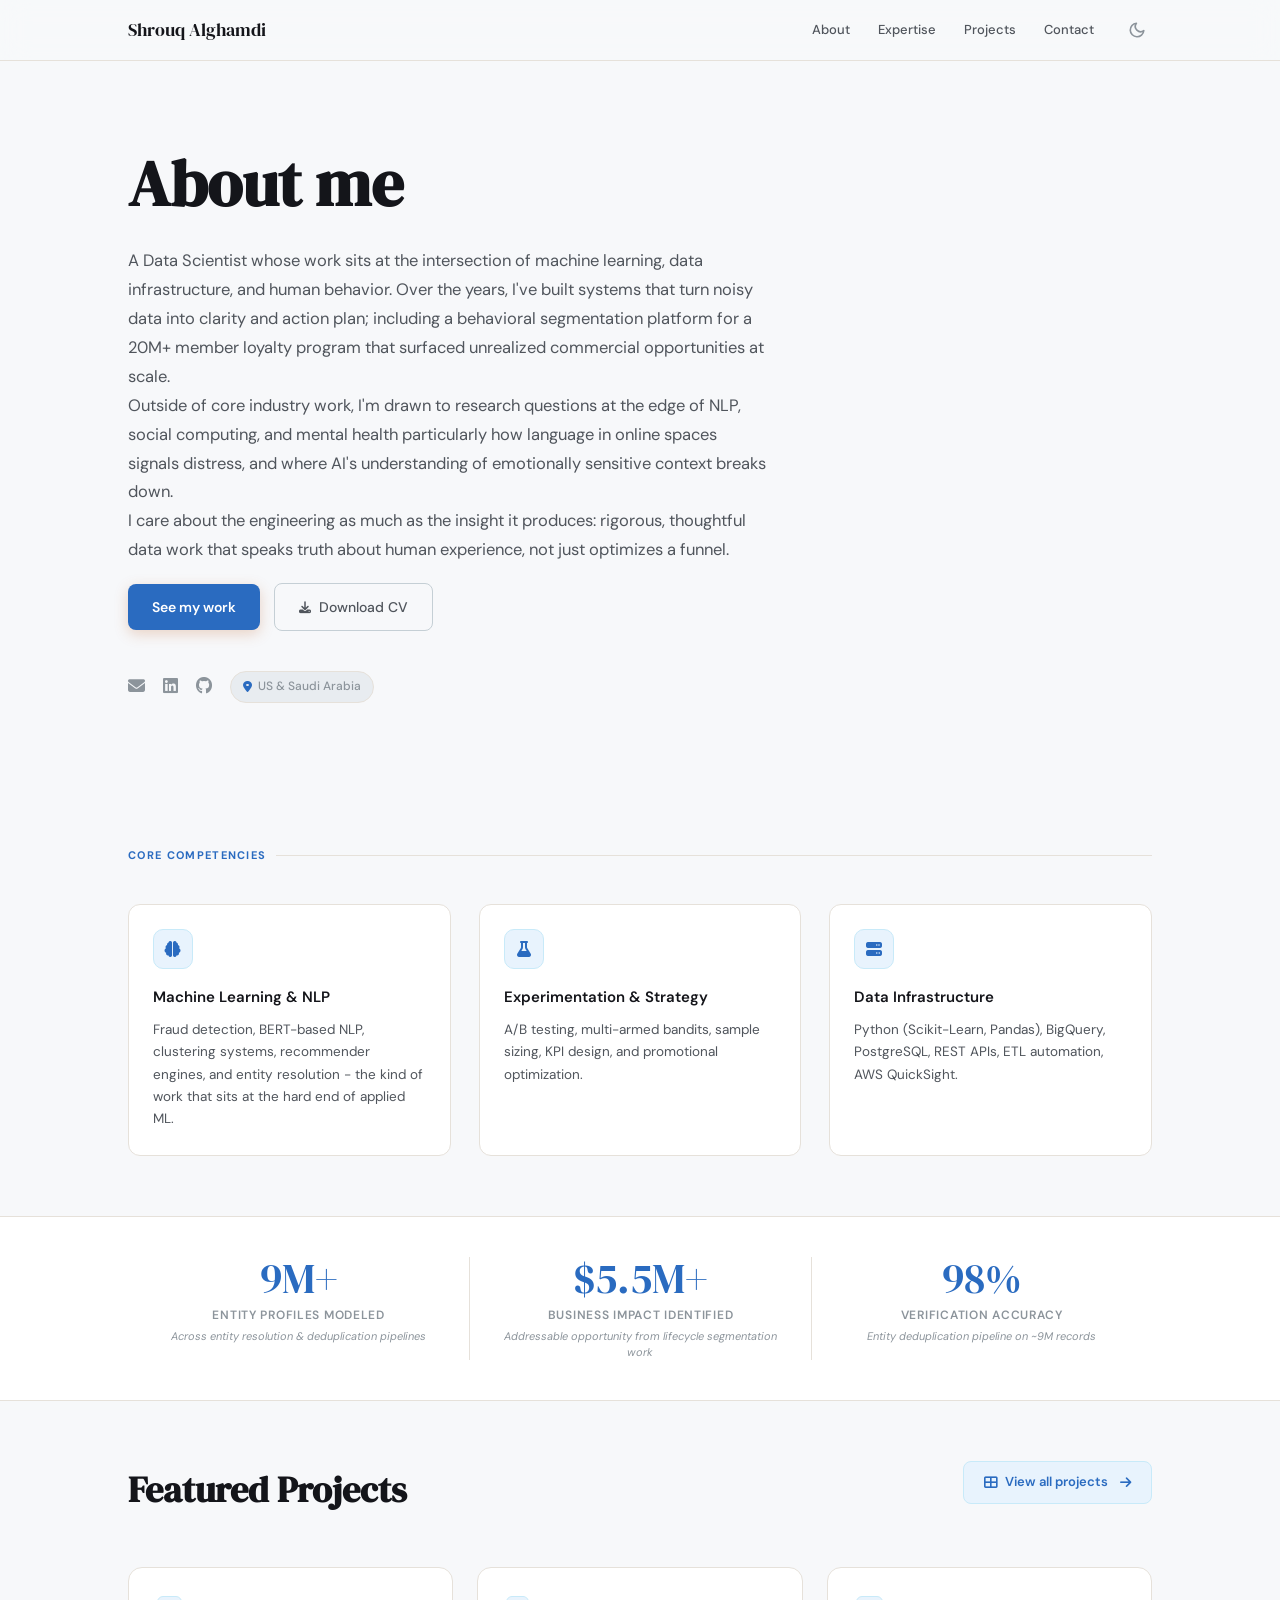
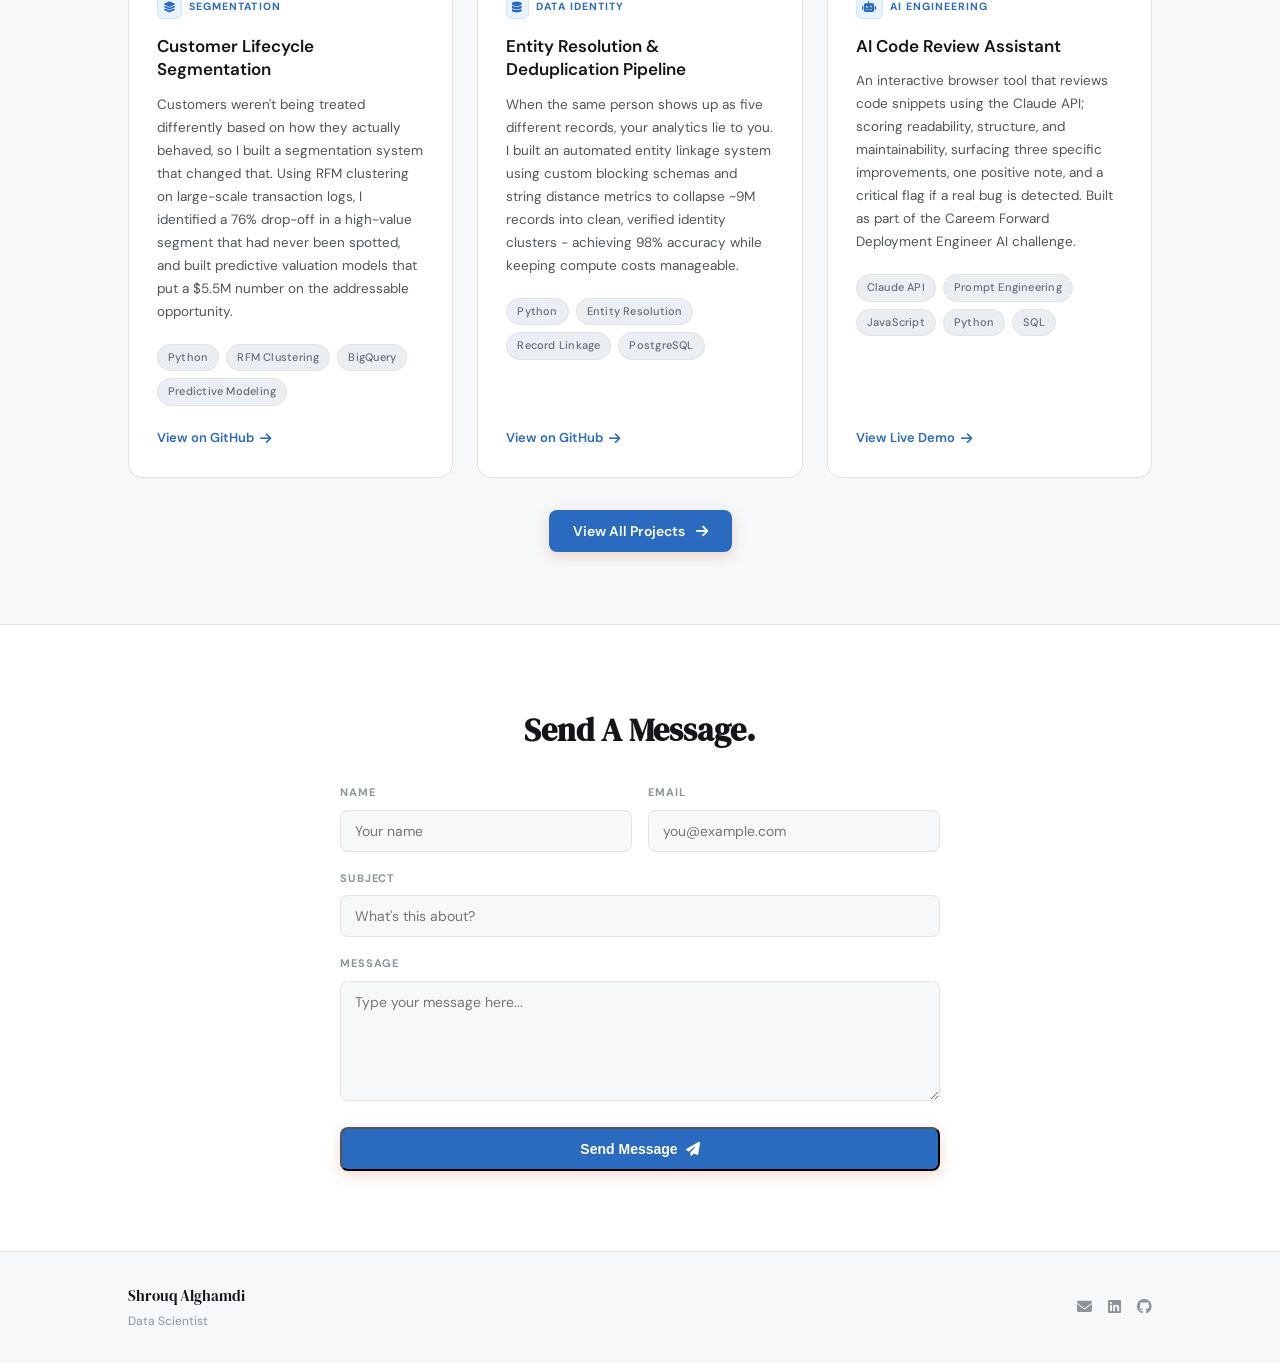
==== index.html @ 8956be40 "Update index.html" ====
<!DOCTYPE html>
<html lang="en" data-theme="light">
<head>
  <script>
    (function () {
      const saved = localStorage.getItem('portfolio-theme');
      document.documentElement.setAttribute('data-theme', saved || 'light');
    })();
  </script>
  <meta charset="UTF-8" />
  <meta name="viewport" content="width=device-width, initial-scale=1.0" />
  <title>Shrouq Alghamdi - Portfolio</title>

  <link rel="preconnect" href="https://fonts.googleapis.com" />
  <link rel="preconnect" href="https://fonts.gstatic.com" crossorigin />
  <link href="https://fonts.googleapis.com/css2?family=DM+Serif+Display:ital@0;1&family=DM+Sans:ital,opsz,wght@0,9..40,300;0,9..40,400;0,9..40,500;0,9..40,600;1,9..40,300&display=swap" rel="stylesheet" />
  <link rel="stylesheet" href="https://cdnjs.cloudflare.com/ajax/libs/font-awesome/6.4.0/css/all.min.css" />

  <style>
    /* ── Tokens ────────────────────────────────────────────────────── */
    :root {
      --bg:          #f7f8fa;
      --bg-surface:  #ffffff;
      --bg-tint:     #e8ecf0;
      --nav-bg:      rgba(247, 249, 250, 0.88);
      --text:        #14151a;
      --text-2:      #50555c;
      --text-3:      #8c949b;
      --accent:      #2a6bc0;
      --accent-2:    #3e81e0;
      --accent-pale: #e8f3fd;
      --accent-pale2:#c8eaf9;
      --border:      #e6e1da;
      --border-2:    #c5cfd5;
      --card:        #ffffff;
      --card-hover:  #f7fbff;
      --tag-bg:      #ebeff4;
      --tag-text:    #656d7a;
    }
    [data-theme="dark"] {
      --bg:          #101114;
      --bg-surface:  #16181c;
      --bg-tint:     #1c1e22;
      --nav-bg:      rgba(16, 17, 20, 0.88);
      --text:        #e6eaf0;
      --text-2:      #a1a7b5;
      --text-3:      #59606b;
      --accent:      #3e81e0;
      --accent-2:    #5aa0f0;
      --accent-pale: #161f2a;
      --accent-pale2:#182235;
      --border:      #25282e;
      --border-2:    #30353d;
      --card:        #16171c;
      --card-hover:  #1c1e22;
      --tag-bg:      #20202a;
      --tag-text:    #848e9b;
    }

    /* ── Reset ────────────────────────────────────────────────────── */
    *, *::before, *::after { box-sizing: border-box; margin: 0; padding: 0; }
    html { scroll-behavior: smooth; }
    body {
      font-family: 'DM Sans', sans-serif;
      background: var(--bg);
      color: var(--text);
      line-height: 1.6;
      transition: background .3s, color .3s;
      -webkit-font-smoothing: antialiased;
    }
    a { color: inherit; text-decoration: none; }
    img { display: block; max-width: 100%; }

    /* ── Utility ──────────────────────────────────────────────────── */
    .serif { font-family: 'DM Serif Display', serif; }
    .accent { color: var(--accent); }
    .container { max-width: 1080px; margin: 0 auto; padding: 0 28px; }
    .tag {
      display: inline-flex; align-items: center; gap: 5px;
      padding: 4px 10px; border-radius: 20px;
      background: var(--tag-bg); color: var(--tag-text);
      font-size: 11px; font-weight: 500; letter-spacing: .02em;
      border: 1px solid var(--border);
    }

    /* ── Nav ──────────────────────────────────────────────────────── */
    nav {
      position: sticky; top: 0; z-index: 100;
      background: var(--nav-bg);
      backdrop-filter: blur(14px);
      border-bottom: 1px solid var(--border);
      transition: background .3s, border-color .3s;
    }
    .nav-inner {
      max-width: 1080px; margin: 0 auto; padding: 0 28px;
      height: 60px; display: flex; align-items: center; justify-content: space-between;
    }
    .nav-brand { font-family: 'DM Serif Display', serif; font-size: 18px; color: var(--text); }
    .nav-links { display: flex; align-items: center; gap: 28px; }
    .nav-links a {
      font-size: 13px; font-weight: 500; color: var(--text-2);
      transition: color .2s;
    }
    .nav-links a:hover { color: var(--accent); }
    .nav-cv {
      padding: 7px 16px; border-radius: 6px;
      background: var(--accent); color: #fff !important;
      font-size: 12px !important; font-weight: 600 !important;
      transition: background .2s, transform .15s !important;
    }
    .nav-cv:hover { background: var(--accent-2) !important; transform: translateY(-1px); }
    #theme-btn {
      background: none; border: none; cursor: pointer;
      color: var(--text-3); padding: 6px; border-radius: 6px;
      transition: color .2s, background .2s;
      display: flex; align-items: center;
    }
    #theme-btn:hover { color: var(--accent); background: var(--bg-tint); }
    .hamburger {
      display: none; background: none; border: none;
      cursor: pointer; color: var(--text-2); padding: 6px;
    }

    /* ── Hero layout ──────────────────────────────────────────────── */
    .hero-inner {
      display: grid;
      grid-template-columns: 1fr 280px;
      gap: 56px;
      align-items: center;
    }
    .hero-photo-col { display: flex; justify-content: center; align-items: flex-start; }
    .hero-photo-frame {
      width: 240px; height: 280px;
      border-radius: 20px;
      overflow: hidden;
      border: 3px solid var(--accent-pale2);
      box-shadow: 0 20px 48px rgba(192,98,42,.15), 0 0 0 8px var(--accent-pale);
      background: var(--bg-tint);
      position: relative;
      flex-shrink: 0;
    }
    .hero-photo-frame img {
      width: 100%; height: 100%; object-fit: cover; object-position: top center;
    }
    .photo-fallback {
      display: none;
      flex-direction: column; align-items: center; justify-content: center;
      gap: 12px; width: 100%; height: 100%;
      color: var(--text-3); font-size: 12px; text-align: center; line-height: 1.5;
    }
    .photo-fallback i { font-size: 40px; color: var(--border-2); }
    @media (max-width: 860px) {
      .hero-inner { grid-template-columns: 1fr; }
      .hero-photo-col { order: -1; }
      .hero-photo-frame { width: 120px; height: 140px; border-radius: 14px; }
    }
    /* ── Hero ─────────────────────────────────────────────────────── */
    .hero { padding: 88px 0 64px; }
    .hero-eyebrow {
      display: inline-flex; align-items: center; gap: 8px;
      padding: 6px 14px; border-radius: 20px;
      background: var(--accent-pale); border: 1px solid var(--accent-pale2);
      color: var(--accent); font-size: 12px; font-weight: 600;
      letter-spacing: .05em; text-transform: uppercase;
      margin-bottom: 28px;
    }
    .hero-eyebrow .dot {
      width: 7px; height: 7px; border-radius: 50%;
      background: var(--accent); animation: pulse 2s infinite;
    }
    @keyframes pulse {
      0%, 100% { opacity: 1; transform: scale(1); }
      50% { opacity: .5; transform: scale(.8); }
    }
    .hero h1 {
      font-family: 'DM Serif Display', serif;
      font-size: clamp(38px, 6vw, 64px);
      line-height: 1.1; color: var(--text); margin-bottom: 28px;
    }
    .hero h1 em { font-style: italic; color: var(--accent); }
    .hero-bio {
      max-width: 640px; font-size: 16.5px; color: var(--text-2);
      line-height: 1.75; margin-bottom: 18px;
    }
    .hero-aside {
      max-width: 580px; font-size: 14px; color: var(--text-3);
      font-style: italic; margin-bottom: 36px; line-height: 1.65;
    }
    .hero-aside i { color: var(--accent); margin-right: 6px; }
    .hero-actions { display: flex; flex-wrap: wrap; gap: 14px; align-items: center; margin-bottom: 40px; }
    .btn-primary {
      padding: 12px 24px; background: var(--accent); color: #fff;
      border-radius: 8px; font-weight: 600; font-size: 14px;
      transition: background .2s, transform .15s, box-shadow .2s;
      box-shadow: 0 4px 14px rgba(192,98,42,.25);
    }
    .btn-primary:hover { background: var(--accent-2); transform: translateY(-2px); box-shadow: 0 6px 20px rgba(192,98,42,.35); }
    .btn-outline {
      padding: 12px 24px; background: transparent; color: var(--text-2);
      border: 1px solid var(--border-2); border-radius: 8px;
      font-weight: 500; font-size: 14px; transition: border-color .2s, color .2s, transform .15s;
    }
    .btn-outline:hover { border-color: var(--accent); color: var(--accent); transform: translateY(-2px); }
    .hero-social { display: flex; align-items: center; gap: 18px; }
    .hero-social a {
      font-size: 17px; color: var(--text-3);
      transition: color .2s, transform .2s;
    }
    .hero-social a:hover { color: var(--accent); transform: translateY(-2px); }
    .hero-location {
      display: flex; align-items: center; gap: 6px;
      font-size: 12px; color: var(--text-3); font-weight: 500;
      padding: 5px 12px; border-radius: 20px;
      background: var(--bg-tint); border: 1px solid var(--border);
    }
    .hero-location i { color: var(--accent); }
    .btn-view-all {
      display: inline-flex; align-items: center; gap: 8px;
      padding: 10px 20px; border-radius: 8px;
      background: var(--accent-pale); border: 1px solid var(--accent-pale2);
      color: var(--accent); font-size: 13px; font-weight: 600;
      transition: background .2s, border-color .2s, transform .15s;
    }
    .btn-view-all:hover {
      background: var(--accent); color: #fff;
      transform: translateY(-2px);
    }

    /* ── Stats strip ──────────────────────────────────────────────── */
    .stats-strip {
      background: var(--bg-surface); border-top: 1px solid var(--border);
      border-bottom: 1px solid var(--border);
      padding: 40px 0; transition: background .3s;
    }
    .stats-grid {
      display: grid; grid-template-columns: repeat(3,1fr);
      gap: 0; text-align: center;
    }
    .stat-item { padding: 0 24px; }
    .stat-item + .stat-item { border-left: 1px solid var(--border); }
    .stat-num {
      font-family: 'DM Serif Display', serif;
      font-size: 42px; color: var(--accent); line-height: 1;
      margin-bottom: 8px;
    }
    .stat-label {
      font-size: 12px; font-weight: 600; color: var(--text-3);
      text-transform: uppercase; letter-spacing: .06em; line-height: 1.4;
      margin-bottom: 6px;
    }
    .stat-note {
      font-size: 11px; color: var(--text-3); font-style: italic;
      line-height: 1.4;
    }

    /* ── Skills ───────────────────────────────────────────────────── */
    .skills { padding: 80px 0 60px; }
    .section-label {
      font-size: 11px; font-weight: 700; letter-spacing: .12em;
      text-transform: uppercase; color: var(--accent); margin-bottom: 40px;
      display: flex; align-items: center; gap: 10px;
    }
    .section-label::after {
      content: ''; flex: 1; height: 1px; background: var(--border);
    }
    .skills-grid { display: grid; grid-template-columns: repeat(3,1fr); gap: 28px; }
    .skill-card {
      background: var(--card); border: 1px solid var(--border);
      border-radius: 12px; padding: 24px;
      transition: border-color .25s, transform .25s, box-shadow .25s;
    }
    .skill-card:hover {
      border-color: var(--accent-pale2); transform: translateY(-3px);
      box-shadow: 0 8px 24px rgba(0,0,0,.06);
    }
    .skill-icon {
      width: 40px; height: 40px; border-radius: 10px;
      background: var(--accent-pale); border: 1px solid var(--accent-pale2);
      display: flex; align-items: center; justify-content: center;
      color: var(--accent); font-size: 16px; margin-bottom: 16px;
    }
    .skill-card h3 { font-size: 15px; font-weight: 600; color: var(--text); margin-bottom: 10px; }
    .skill-card p { font-size: 13.5px; color: var(--text-2); line-height: 1.65; }

    /* ── Portfolio ────────────────────────────────────────────────── */
    .portfolio { padding: 60px 0 80px; }
    .portfolio-header {
      display: flex; align-items: flex-start; justify-content: space-between;
      gap: 20px; margin-bottom: 48px; flex-wrap: wrap;
    }
    .portfolio-header h2 {
      font-family: 'DM Serif Display', serif;
      font-size: clamp(26px, 4vw, 36px); color: var(--text);
    }
    .projects-grid { display: grid; grid-template-columns: repeat(3,1fr); gap: 24px; }

    @media (max-width: 980px) and (min-width: 861px) {
      .projects-grid { grid-template-columns: repeat(2,1fr); }
    }

    .project-card {
      background: var(--card); border: 1px solid var(--border);
      border-radius: 14px; padding: 28px;
      display: flex; flex-direction: column; justify-content: space-between;
      transition: border-color .25s, box-shadow .25s, transform .25s, background .25s;
      position: relative; overflow: hidden;
    }
    .project-card::before {
      content: ''; position: absolute; top: 0; left: 0;
      width: 3px; height: 100%; background: transparent;
      transition: background .25s;
    }
    .project-card:hover {
      border-color: var(--accent-pale2); background: var(--card-hover);
      transform: translateY(-4px);
      box-shadow: 0 12px 32px rgba(0,0,0,.07);
    }
    .project-card:hover::before { background: var(--accent); }

    .project-card.full-width { grid-column: span 2; }

    .card-eyebrow {
      display: flex; align-items: center; justify-content: space-between;
      margin-bottom: 16px; gap: 10px; flex-wrap: wrap;
    }
    .card-category {
      display: flex; align-items: center; gap: 7px;
      font-size: 10.5px; font-weight: 700; letter-spacing: .1em;
      text-transform: uppercase; color: var(--accent);
    }
    .card-category i {
      padding: 5px; border-radius: 6px;
      background: var(--accent-pale); border: 1px solid var(--accent-pale2);
      font-size: 11px;
    }
    .nda-badge {
      display: flex; align-items: center; gap: 5px;
      font-size: 10px; font-weight: 600; color: var(--text-3);
      padding: 3px 8px; border-radius: 4px;
      background: var(--bg-tint); border: 1px solid var(--border);
    }
    .project-card h3 {
      font-size: 17px; font-weight: 600; color: var(--text);
      margin-bottom: 12px; line-height: 1.4;
      transition: color .2s;
    }
    .project-card:hover h3 { color: var(--accent); }
    .project-card p {
      font-size: 13.5px; color: var(--text-2); line-height: 1.7;
      margin-bottom: 20px;
    }
    .project-img-wrap {
      border-radius: 8px; overflow: hidden;
      border: 1px solid var(--border); margin-bottom: 20px;
      aspect-ratio: 16/9; background: var(--bg-tint);
    }
    .project-img-wrap img {
      width: 100%; height: 100%; object-fit: cover;
      transition: transform .5s;
    }
    .project-card:hover .project-img-wrap img { transform: scale(1.03); }
    .img-caption {
      font-size: 10px; font-weight: 600; letter-spacing: .06em;
      text-transform: uppercase; color: var(--text-3); margin-bottom: 8px;
    }

    .card-footer { margin-top: auto; }
    .tags { display: flex; flex-wrap: wrap; gap: 7px; margin-bottom: 18px; }
    .card-link {
      display: inline-flex; align-items: center; gap: 6px;
      font-size: 13px; font-weight: 600; color: var(--accent);
      transition: gap .2s, color .2s;
    }
    .card-link:hover { gap: 10px; color: var(--accent-2); }
    .card-link-disabled {
      display: inline-flex; align-items: center; gap: 6px;
      font-size: 13px; font-weight: 500; color: var(--text-3);
      cursor: default;
    }
    .nda-note {
      font-size: 12px; color: var(--text-3); font-style: italic;
      margin-bottom: 14px; line-height: 1.55;
      padding: 10px 14px; border-radius: 6px;
      background: var(--bg-tint); border: 1px solid var(--border);
    }

    /* ── Contact ──────────────────────────────────────────────────── */
    .contact {
      background: var(--bg-surface); border-top: 1px solid var(--border);
      padding: 80px 0; transition: background .3s;
    }
    .contact-inner {
      display: grid; grid-template-columns: 1fr 1.4fr; gap: 64px; align-items: start;
    }
    .contact-left h2 {
      font-family: 'DM Serif Display', serif;
      font-size: 32px; color: var(--text); margin-bottom: 16px; line-height: 1.25;
    }
    .contact-left p { font-size: 14px; color: var(--text-2); line-height: 1.7; margin-bottom: 28px; }
    .contact-links { display: flex; flex-direction: column; gap: 12px; }
    .contact-link-item {
      display: flex; align-items: center; gap: 12px;
      font-size: 13.5px; color: var(--text-2);
      transition: color .2s;
    }
    .contact-link-item:hover { color: var(--accent); }
    .contact-link-item i {
      width: 34px; height: 34px; border-radius: 8px;
      background: var(--accent-pale); border: 1px solid var(--accent-pale2);
      display: flex; align-items: center; justify-content: center;
      color: var(--accent); font-size: 13px; flex-shrink: 0;
    }
    .form-group { margin-bottom: 18px; }
    .form-group label {
      display: block; font-size: 11px; font-weight: 700;
      letter-spacing: .08em; text-transform: uppercase;
      color: var(--text-3); margin-bottom: 8px;
    }
    .form-group input,
    .form-group textarea {
      width: 100%; padding: 11px 14px;
      background: var(--bg); border: 1px solid var(--border);
      border-radius: 8px; font-family: 'DM Sans', sans-serif;
      font-size: 14px; color: var(--text);
      transition: border-color .2s, box-shadow .2s;
      outline: none;
    }
    .form-group input:focus,
    .form-group textarea:focus {
      border-color: var(--accent);
      box-shadow: 0 0 0 3px rgba(192,98,42,.12);
    }
    .form-group textarea { resize: vertical; min-height: 120px; }
    .form-row { display: grid; grid-template-columns: 1fr 1fr; gap: 16px; }
    .form-status {
      display: none; font-size: 13px; font-weight: 500;
      padding: 10px 14px; border-radius: 6px; margin-top: 12px;
    }
    .form-status.success { 
      display: block;
      background: #f0faf4; color: #166534; border: 1px solid #bbf7d0;
    }
    .form-status.error { 
      display: block;
      background: #fff1f2; color: #9f1239; border: 1px solid #fecdd3;
    }
    [data-theme="dark"] .form-status.success {
      background: #052e16; color: #86efac; border-color: #166534;
    }
    [data-theme="dark"] .form-status.error {
      background: #2d0a10; color: #fca5a5; border-color: #9f1239;
    }

    /* ── Footer ───────────────────────────────────────────────────── */
    footer {
      background: var(--bg); border-top: 1px solid var(--border);
      padding: 32px 0; transition: background .3s;
    }
    .footer-inner {
      display: flex; align-items: center; justify-content: space-between;
      flex-wrap: wrap; gap: 16px;
    }
    .footer-name { font-family: 'DM Serif Display', serif; font-size: 15px; color: var(--text); }
    .footer-copy { font-size: 12px; color: var(--text-3); }
    .footer-links { display: flex; gap: 16px; }
    .footer-links a { font-size: 15px; color: var(--text-3); transition: color .2s; }
    .footer-links a:hover { color: var(--accent); }

    /* ── Mobile nav ───────────────────────────────────────────────── */
    @media (max-width: 768px) {
      .hamburger { display: flex; }
      .nav-desktop { display: none; }
      .nav-desktop.open {
        display: flex; flex-direction: column; gap: 0;
        position: absolute; top: 60px; left: 0; right: 0;
        background: var(--nav-bg); backdrop-filter: blur(14px);
        border-bottom: 1px solid var(--border);
        padding: 8px 0;
      }
      .nav-desktop.open a {
        padding: 12px 28px; display: block;
        border-bottom: 1px solid var(--border);
      }
      .nav-desktop.open .nav-cv { margin: 12px 28px; display: inline-flex; }
      .nav-links { flex-direction: column; width: 100%; gap: 0; }
      nav { position: sticky; }
    }
    @media (max-width: 860px) {
      .skills-grid { grid-template-columns: 1fr; }
      .projects-grid { grid-template-columns: 1fr; }
      .project-card.full-width { grid-column: span 1; }
      .stats-grid { grid-template-columns: 1fr; }
      .stat-item + .stat-item { border-left: none; border-top: 1px solid var(--border); padding-top: 24px; margin-top: 24px; }
      .contact-inner { grid-template-columns: 1fr; gap: 40px; }
      .form-row { grid-template-columns: 1fr; }
    }
    @media (max-width: 540px) {
      .hero { padding: 56px 0 48px; }
      .hero h1 { font-size: 34px; }
      .nav-brand { font-size: 16px; }
    }

    /* ── Scroll reveal ────────────────────────────────────────────── */
    html.js-reveal-ready .reveal { opacity: 0; transform: translateY(22px); transition: opacity .6s, transform .6s; }
    html.js-reveal-ready .reveal.visible { opacity: 1; transform: none; }
  </style>
</head>
<body>

<!-- NAV -->
<nav>
  <div class="nav-inner">
    <span class="nav-brand">Shrouq Alghamdi</span>
    <button class="hamburger" id="hamburger" aria-label="Toggle menu">
      <i class="fas fa-bars"></i>
    </button>
    <div class="nav-links nav-desktop" id="nav-desktop">
      <a href="#about">About</a>
      <a href="#skills">Expertise</a>
      <a href="projects-page.html">Projects</a>
      <a href="#contact">Contact</a>
      <!--<a href="shrouq_alghamdi_resume.pdf" download class="nav-cv"><i class="fas fa-download" style="margin-right:6px;font-size:11px"></i>Download CV</a>-->
      <button id="theme-btn" aria-label="Toggle theme">
        <svg id="icon-sun" style="display:none" width="18" height="18" fill="none" stroke="currentColor" stroke-width="2.2" stroke-linecap="round" stroke-linejoin="round" viewBox="0 0 24 24"><circle cx="12" cy="12" r="5"/><line x1="12" y1="1" x2="12" y2="3"/><line x1="12" y1="21" x2="12" y2="23"/><line x1="4.22" y1="4.22" x2="5.64" y2="5.64"/><line x1="18.36" y1="18.36" x2="19.78" y2="19.78"/><line x1="1" y1="12" x2="3" y2="12"/><line x1="21" y1="12" x2="23" y2="12"/><line x1="4.22" y1="19.78" x2="5.64" y2="18.36"/><line x1="18.36" y1="5.64" x2="19.78" y2="4.22"/></svg>
        <svg id="icon-moon" width="18" height="18" fill="none" stroke="currentColor" stroke-width="2.2" stroke-linecap="round" stroke-linejoin="round" viewBox="0 0 24 24"><path d="M21 12.79A9 9 0 1 1 11.21 3 7 7 0 0 0 21 12.79z"/></svg>
      </button>
    </div>
  </div>
</nav>

<!-- HERO -->
<section id="about" class="hero">
  <div class="container">
    <div class="hero-inner">
      <div class="hero-text">
        <!--<div class="hero-eyebrow reveal">
          <span class="dot"></span>
          Open to new opportunities
        </div>-->
        <h1 class="reveal" style="transition-delay:.07s">
          About me
        </h1>
        <p class="hero-bio reveal" style="transition-delay:.14s">
          A Data Scientist whose work sits at the intersection of machine learning, data infrastructure, and human behavior. Over the years, I've built systems that turn noisy data into clarity and action plan; including a behavioral segmentation platform for a 20M+ member loyalty program that surfaced unrealized commercial opportunities at scale.
          <br>Outside of core industry work, I'm drawn to research questions at the edge of NLP, social computing, and mental health particularly how language in online spaces signals distress, and where AI's understanding of emotionally sensitive context breaks down.
          <br>I care about the engineering as much as the insight it produces: rigorous, thoughtful data work that speaks truth about human experience, not just optimizes a funnel.
        </p>
<!--        <p class="hero-aside reveal" style="transition-delay:.18s">When I'm offline, you'll usually find me on a run, on the tennis court, or enjoying an off-screen time at the beach </p> -->
        <div class="hero-actions reveal" style="transition-delay:.22s">
          <a href="#portfolio" class="btn-primary">See my work</a>
          <a href="shrouq_alghamdi_resume.pdf" download class="btn-outline"><i class="fas fa-download" style="margin-right:8px;font-size:12px"></i>Download CV</a>
        </div>
        <div class="hero-social reveal" style="transition-delay:.26s">
          <a href="mailto:shrouq.ghamdi.ds@gmail.com" title="Email"><i class="fas fa-envelope"></i></a>
          <a href="https://linkedin.com/in/shrouq-alghamdi" target="_blank" rel="noopener" title="LinkedIn"><i class="fab fa-linkedin"></i></a>
          <a href="https://github.com/shrouqgh" target="_blank" rel="noopener" title="GitHub"><i class="fab fa-github"></i></a>
          <span class="hero-location"><i class="fas fa-map-marker-alt"></i> US &amp; Saudi Arabia</span>
        </div>
      </div>
      <!--<div class="hero-photo-col reveal" style="transition-delay:.1s">
        <div class="hero-photo-frame">
          <img src="images/personal-photo.jpg"
               onerror="this.style.display='none';this.nextElementSibling.style.display='flex'" />
          <div class="photo-fallback">
            <i class="fas fa-user"></i>
            <span>Add photo</span>
          </div>
        </div>-->
      </div>
    </div>
  </div>
</section>

<!-- SKILLS -->
<section id="skills" class="skills">
  <div class="container">
    <div class="section-label reveal">Core Competencies</div>
    <div class="skills-grid">
      <div class="skill-card reveal">
        <div class="skill-icon"><i class="fas fa-brain"></i></div>
        <h3>Machine Learning &amp; NLP</h3>
        <p>Fraud detection, BERT-based NLP, clustering systems, recommender engines, and entity resolution - the kind of work that sits at the hard end of applied ML.</p>
      </div>
      <div class="skill-card reveal" style="transition-delay:.08s">
        <div class="skill-icon"><i class="fas fa-flask"></i></div>
        <h3>Experimentation &amp; Strategy</h3>
        <p>A/B testing, multi-armed bandits, sample sizing, KPI design, and promotional optimization.</p>
      </div>
      <div class="skill-card reveal" style="transition-delay:.16s">
        <div class="skill-icon"><i class="fas fa-server"></i></div>
        <h3>Data Infrastructure</h3>
        <p>Python (Scikit-Learn, Pandas), BigQuery, PostgreSQL, REST APIs, ETL automation, AWS QuickSight.</p>
      </div>
    </div>
  </div>
</section>

<!-- STATS -->
<div class="stats-strip">
  <div class="container">
    <div class="stats-grid">
      <div class="stat-item reveal">
        <div class="stat-num">9M+</div>
        <div class="stat-label">Entity Profiles Modeled</div>
        <div class="stat-note">Across entity resolution &amp; deduplication pipelines</div>
      </div>
      <div class="stat-item reveal" style="transition-delay:.08s">
        <div class="stat-num">$5.5M+</div>
        <div class="stat-label">Business Impact Identified</div>
        <div class="stat-note">Addressable opportunity from lifecycle segmentation work</div>
      </div>
      <div class="stat-item reveal" style="transition-delay:.16s">
        <div class="stat-num">98%</div>
        <div class="stat-label">Verification Accuracy</div>
        <div class="stat-note">Entity deduplication pipeline on ~9M records</div>
      </div>
    </div>
  </div>
</div>

<!-- PORTFOLIO -->
<section id="portfolio" class="portfolio">
  <div class="container">
    <div class="portfolio-header">
      <h2 class="reveal">Featured Projects</h2>
      <a href="projects-page.html" class="btn-view-all reveal" style="transition-delay:.1s"><i class="fas fa-th-large"></i> View all projects <i class="fas fa-arrow-right" style="margin-left:4px"></i></a>
    </div>
    <div class="projects-grid">

      <!-- 1 -->
      <div class="project-card reveal">
        <div>
          <div class="card-eyebrow">
            <div class="card-category"><i class="fas fa-layer-group"></i> Segmentation</div>
          </div>
          <h3>Customer Lifecycle Segmentation</h3>
          <p>Customers weren't being treated differently based on how they actually behaved, so I built a segmentation system that changed that. Using RFM clustering on large-scale transaction logs, I identified a 76% drop-off in a high-value segment that had never been spotted, and built predictive valuation models that put a $5.5M number on the addressable opportunity.</p>
          <div class="tags">
            <span class="tag">Python</span><span class="tag">RFM Clustering</span>
            <span class="tag">BigQuery</span><span class="tag">Predictive Modeling</span>
          </div>
        </div>
        <div class="card-footer">
          <a href="https://github.com/Shrouqgh/customer-lifecycle-segmentation" target="_blank" rel="noopener" class="card-link">
            View on GitHub <i class="fas fa-arrow-right"></i>
          </a>
        </div>
      </div>


      <!-- 5 -->
      <div class="project-card reveal">
        <div>
          <div class="card-eyebrow">
            <div class="card-category"><i class="fas fa-database"></i> Data Identity</div>
          </div>
          <h3>Entity Resolution &amp; Deduplication Pipeline</h3>
          <p>When the same person shows up as five different records, your analytics lie to you. I built an automated entity linkage system using custom blocking schemas and string distance metrics to collapse ~9M records into clean, verified identity clusters - achieving 98% accuracy while keeping compute costs manageable.</p>
          <div class="tags">
            <span class="tag">Python</span><span class="tag">Entity Resolution</span>
            <span class="tag">Record Linkage</span><span class="tag">PostgreSQL</span>
          </div>
        </div>
        <div class="card-footer">
          <a href="https://github.com/Shrouqgh/pitt-ucis-projects" target="_blank" rel="noopener" class="card-link">
            View on GitHub <i class="fas fa-arrow-right"></i>
          </a>
        </div>
      </div>



    <!-- AI code review assistant -->
  <div class="project-card reveal" style="transition-delay:.08s">
    <div>
      <div class="card-eyebrow">
        <div class="card-category"><i class="fas fa-robot"></i> AI Engineering</div>
      </div>
      <h3>AI Code Review Assistant</h3>
      <p>An interactive browser tool that reviews code snippets using the Claude API; scoring readability, structure, and maintainability, surfacing three specific improvements, one positive note, and a critical flag if a real bug is detected. Built as part of the Careem Forward Deployment Engineer AI challenge.</p>
      <div class="tags">
        <span class="tag">Claude API</span>
        <span class="tag">Prompt Engineering</span>
        <span class="tag">JavaScript</span>
        <span class="tag">Python</span>
        <span class="tag">SQL</span>
      </div>
    </div>
    <div class="card-footer">
      <a href="https://shrouqgh.github.io/ai-code-reviewer/" target="_blank" rel="noopener" class="card-link">
        View Live Demo <i class="fas fa-arrow-right"></i>
      </a>
    </div>
  </div>

      </div>

      <div style="text-align:center; margin-top: 40px;">
        <a href="projects-page.html" class="btn-primary">View All Projects <i class="fas fa-arrow-right" style="margin-left:8px"></i></a>
      </div>
    
  </div>
  </section>




<!-- CONTACT -->
<section id="contact" class="contact">
  <div class="container">
    <div class="contact-inner-centered" style="max-width: 600px; margin: 0 auto; text-align: center;">
      
      <div class="reveal">
        <h1 style="font-family: 'DM Serif Display', serif; font-size: 32px; color: var(--text); margin-bottom: 28px;">Send A Message.</h1>
      </div>
      
      <div class="reveal" style="transition-delay:.1s">
        <form id="contact-form" action="https://formspree.io/f/xpqnpkew" method="POST" style="text-align: left;">
          <div class="form-row">
            <div class="form-group">
              <label for="name">Name</label>
              <input type="text" id="name" name="name" required placeholder="Your name" />
            </div>
            <div class="form-group">
              <label for="email">Email</label>
              <input type="email" id="email" name="email" required placeholder="you@example.com" />
            </div>
          </div>
          <div class="form-group">
            <label for="subject">Subject</label>
            <input type="text" id="subject" name="subject" required placeholder="What's this about?" />
          </div>
          <div class="form-group">
            <label for="message">Message</label>
            <textarea id="message" name="message" required placeholder="Type your message here..."></textarea>
          </div>
          <button type="submit" class="btn-primary" style="width:100%;justify-content:center;display:flex;align-items:center;gap:8px" id="submit-btn">
            <span id="btn-text">Send Message</span>
            <i class="fas fa-paper-plane" id="btn-icon"></i>
          </button>
          <div class="form-status" id="form-status"></div>
        </form>
      </div>

    </div>
  </div>
</section>

<!-- FOOTER -->
<footer>
  <div class="container">
    <div class="footer-inner">
      <div>
        <div class="footer-name">Shrouq Alghamdi</div>
        <div class="footer-copy" style="margin-top:4px">Data Scientist</div>
      </div>
      <div class="footer-links">
        <a href="mailto:shrouq.ghamdi.ds@gmail.com" title="Email"><i class="fas fa-envelope"></i></a>
        <a href="https://linkedin.com/in/shrouq-alghamdi" target="_blank" rel="noopener" title="LinkedIn"><i class="fab fa-linkedin"></i></a>
        <a href="https://github.com/shrouqgh" target="_blank" rel="noopener" title="GitHub"><i class="fab fa-github"></i></a>
      </div>
    </div>
  </div>
</footer>

<script data-goatcounter="https://shrouqgh.goatcounter.com/count" async src="//gc.zgo.at/count.js"></script>
<script>
document.addEventListener('DOMContentLoaded', () => {

  // ── Theme toggle
  const btn  = document.getElementById('theme-btn');
  const sun  = document.getElementById('icon-sun');
  const moon = document.getElementById('icon-moon');

  function applyTheme(t) {
    document.documentElement.setAttribute('data-theme', t);
    if (sun && moon) {
      sun.style.display  = t === 'dark' ? 'block' : 'none';
      moon.style.display = t === 'dark' ? 'none'  : 'block';
    }
  }

  // Read the theme already set by the inline script in <head>
  applyTheme(document.documentElement.getAttribute('data-theme') || 'light');

  if (btn) {
    btn.addEventListener('click', () => {
      const next = document.documentElement.getAttribute('data-theme') === 'dark' ? 'light' : 'dark';
      applyTheme(next);
      localStorage.setItem('portfolio-theme', next);
    });
  }

  // ── Hamburger
  const hamburger = document.getElementById('hamburger');
  const navDesktop = document.getElementById('nav-desktop');
  if (hamburger && navDesktop) {
    hamburger.addEventListener('click', () => navDesktop.classList.toggle('open'));
  }

  // ── Contact form with status
  const form      = document.getElementById('contact-form');
  const status    = document.getElementById('form-status');
  const submitBtn = document.getElementById('submit-btn');
  const btnText   = document.getElementById('btn-text');
  const btnIcon   = document.getElementById('btn-icon');

  if (form) {
    form.addEventListener('submit', async (e) => {
      e.preventDefault();
      btnText.textContent = 'Sending…';
      btnIcon.className = 'fas fa-spinner fa-spin';
      submitBtn.disabled = true;
      try {
        const res = await fetch(form.action, {
          method: 'POST',
          body: new FormData(form),
          headers: { 'Accept': 'application/json' }
        });
        if (res.ok) {
          status.textContent = '✓ Message sent! I\'ll get back to you soon.';
          status.className = 'form-status success';
          form.reset();
          btnText.textContent = 'Message Sent';
          btnIcon.className = 'fas fa-check';
        } else {
          throw new Error();
        }
      } catch {
        status.textContent = '⚠ Something went wrong. Please email me directly at shrouq.ghamdi.ds@gmail.com';
        status.className = 'form-status error';
        btnText.textContent = 'Send Message';
        btnIcon.className = 'fas fa-paper-plane';
        submitBtn.disabled = false;
      }
    });
  }

  document.documentElement.classList.add('js-reveal-ready');
  const observer = new IntersectionObserver((entries) => {
    entries.forEach(e => {
      if (e.isIntersecting) { e.target.classList.add('visible'); observer.unobserve(e.target); }
    });
  }, { threshold: 0.08 });
  document.querySelectorAll('.reveal').forEach(el => observer.observe(el));

});
</script>
</body>
</html>
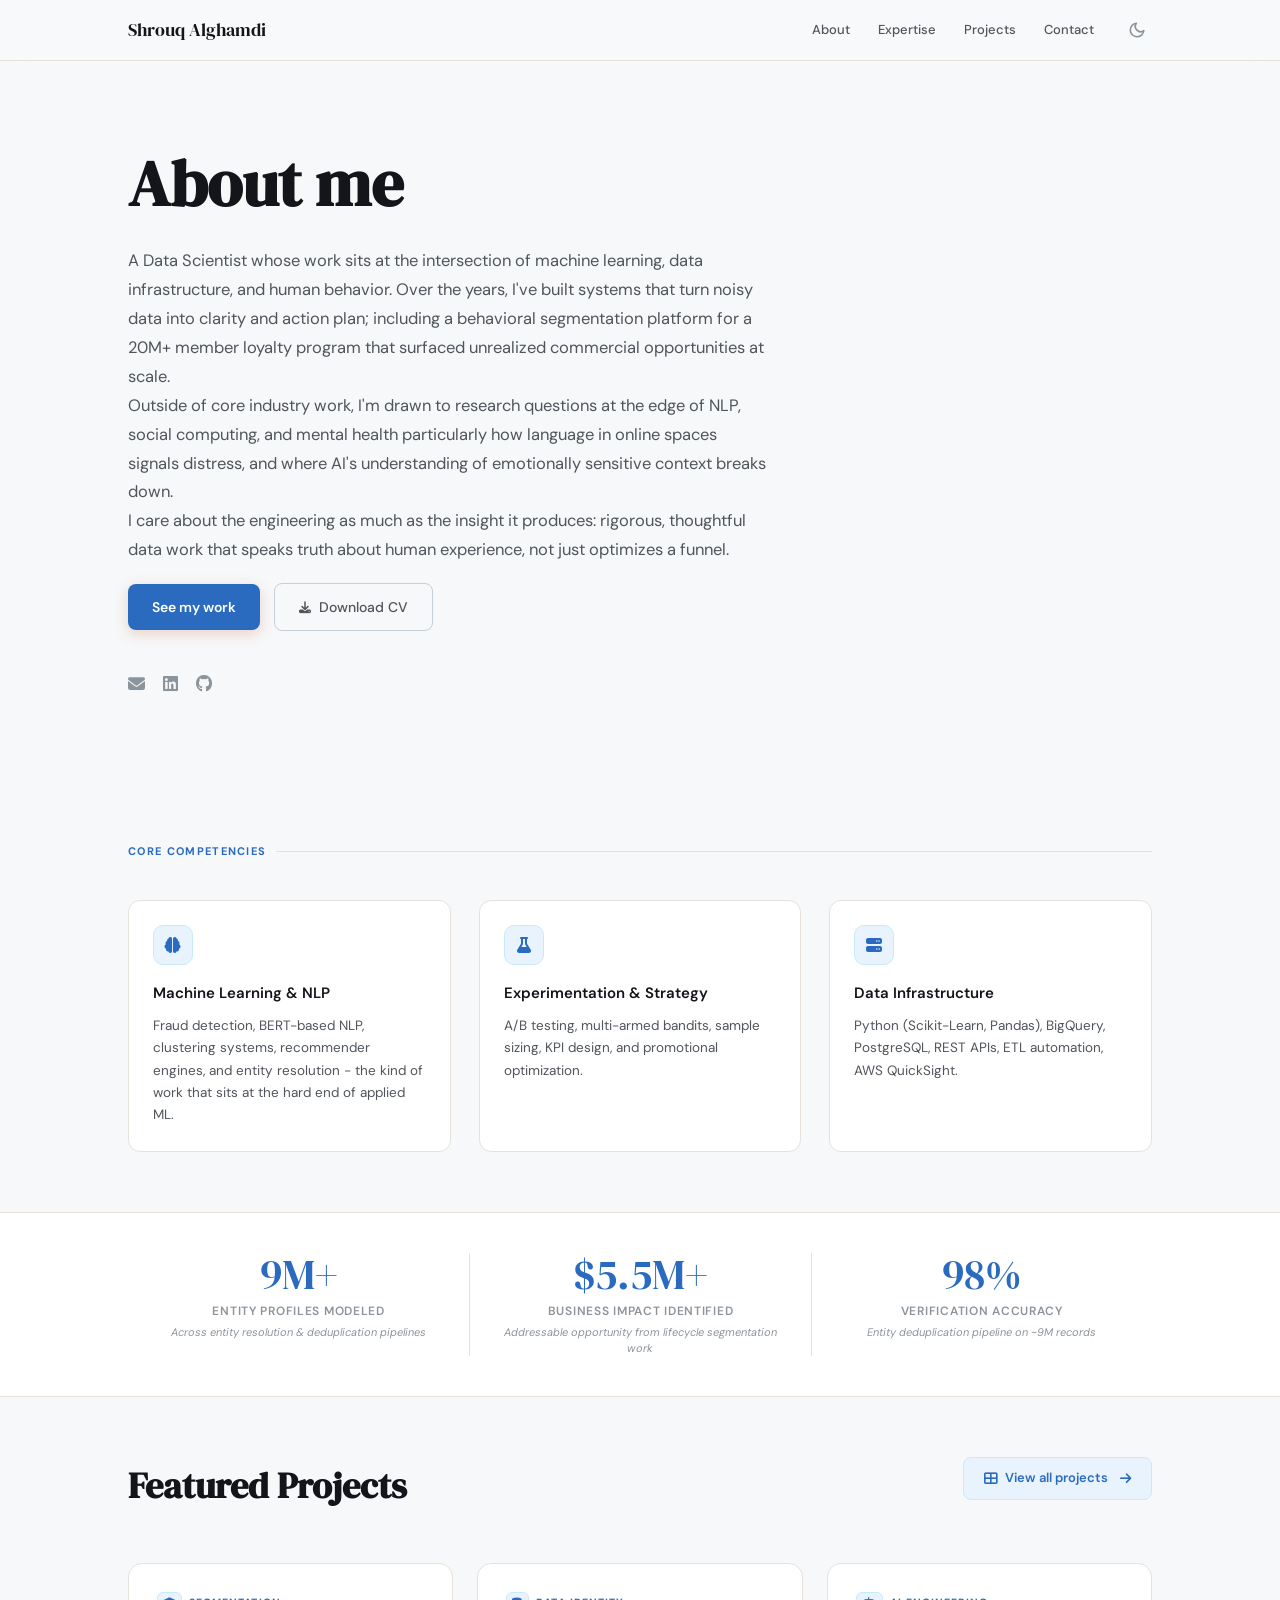
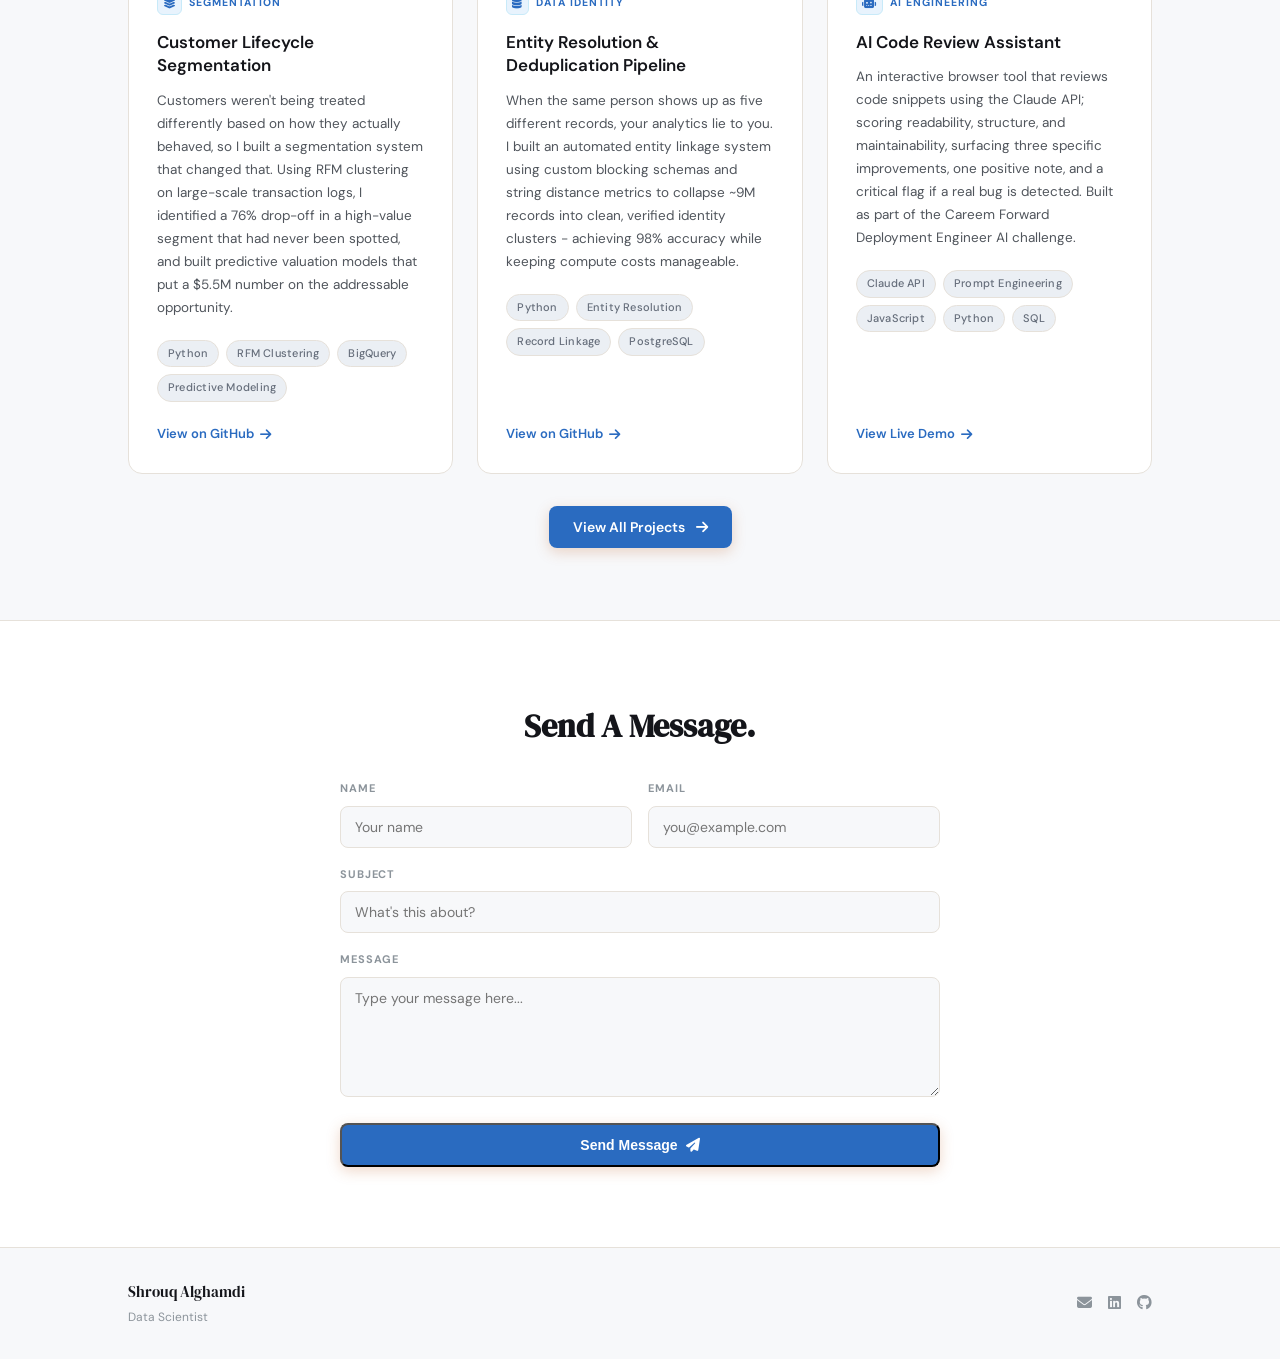
==== commit 67247d65: "Update index.html" ====
--- a/index.html
+++ b/index.html
@@ -554,7 +554,7 @@
           <a href="mailto:shrouq.ghamdi.ds@gmail.com" title="Email"><i class="fas fa-envelope"></i></a>
           <a href="https://linkedin.com/in/shrouq-alghamdi" target="_blank" rel="noopener" title="LinkedIn"><i class="fab fa-linkedin"></i></a>
           <a href="https://github.com/shrouqgh" target="_blank" rel="noopener" title="GitHub"><i class="fab fa-github"></i></a>
-          <span class="hero-location"><i class="fas fa-map-marker-alt"></i> US &amp; Saudi Arabia</span>
+          <!--<span class="hero-location"><i class="fas fa-map-marker-alt"></i> US &amp; Saudi Arabia</span>-->
         </div>
       </div>
       <!--<div class="hero-photo-col reveal" style="transition-delay:.1s">
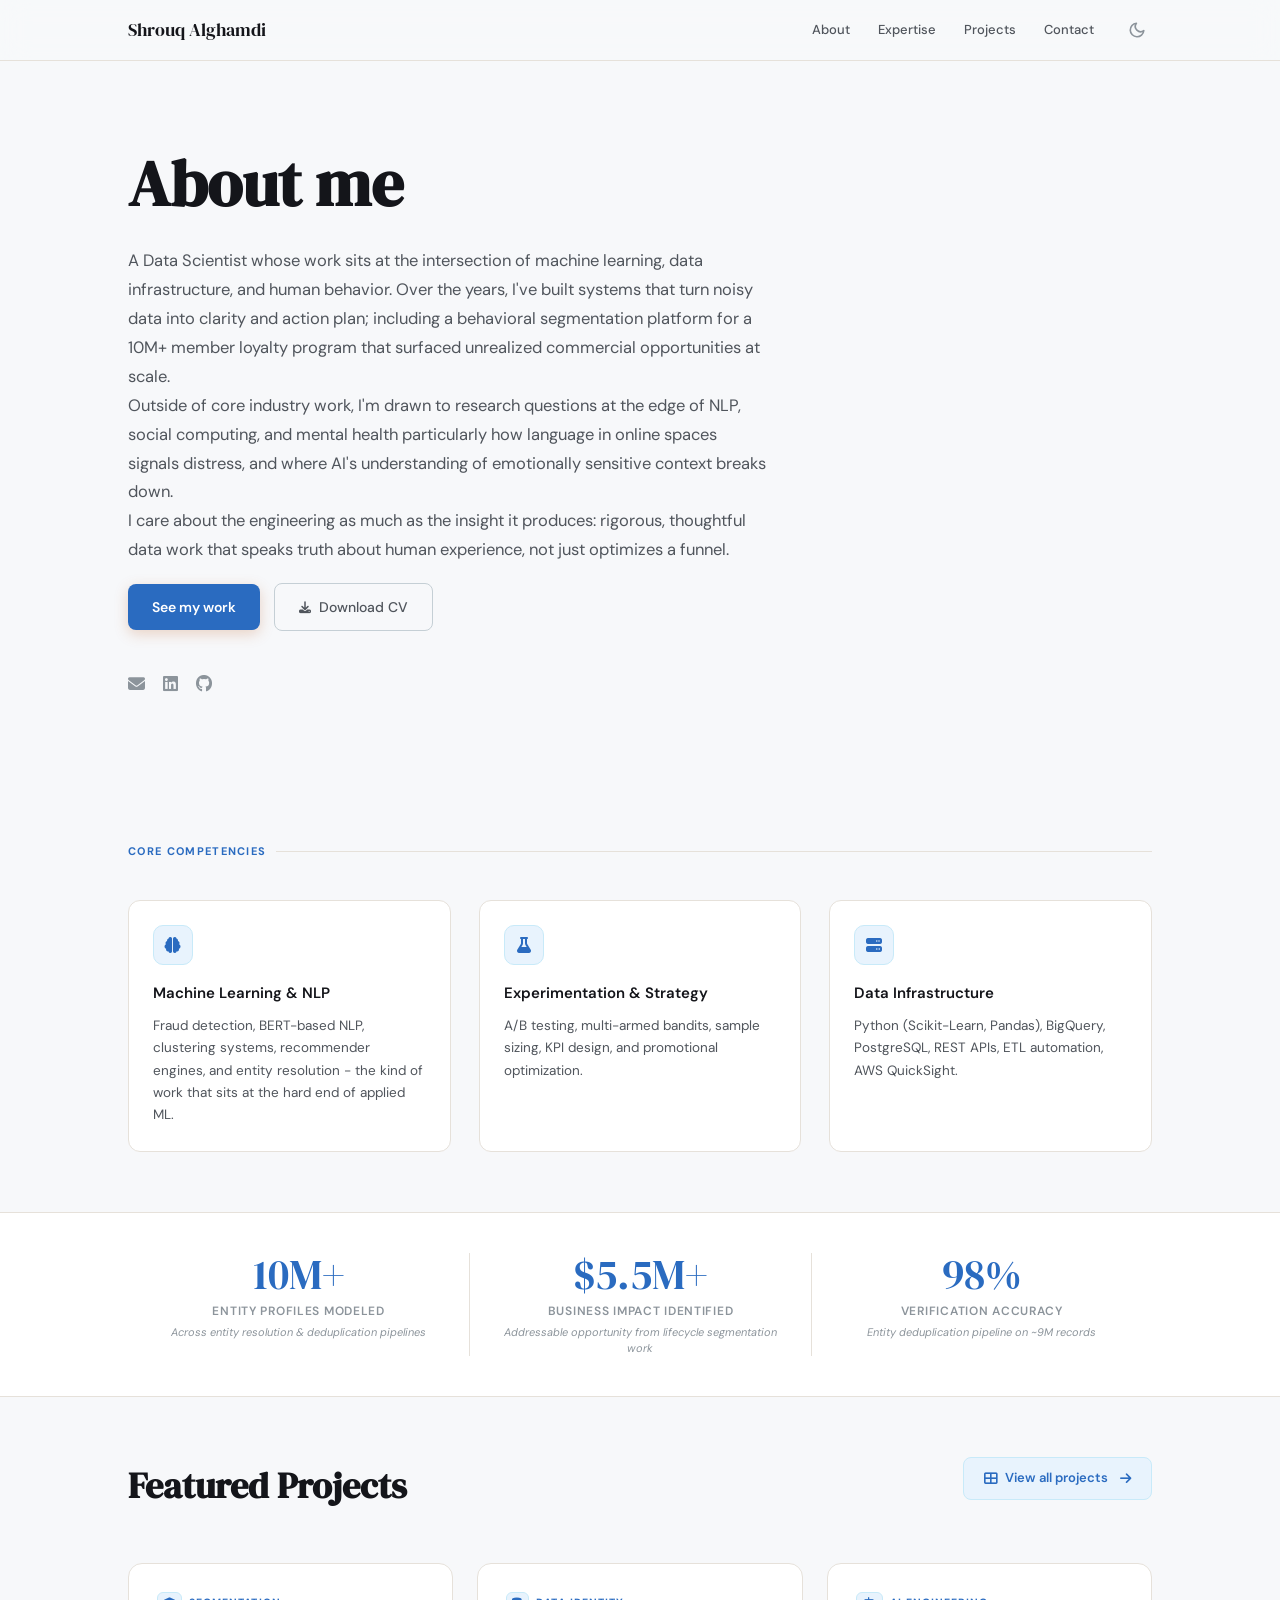
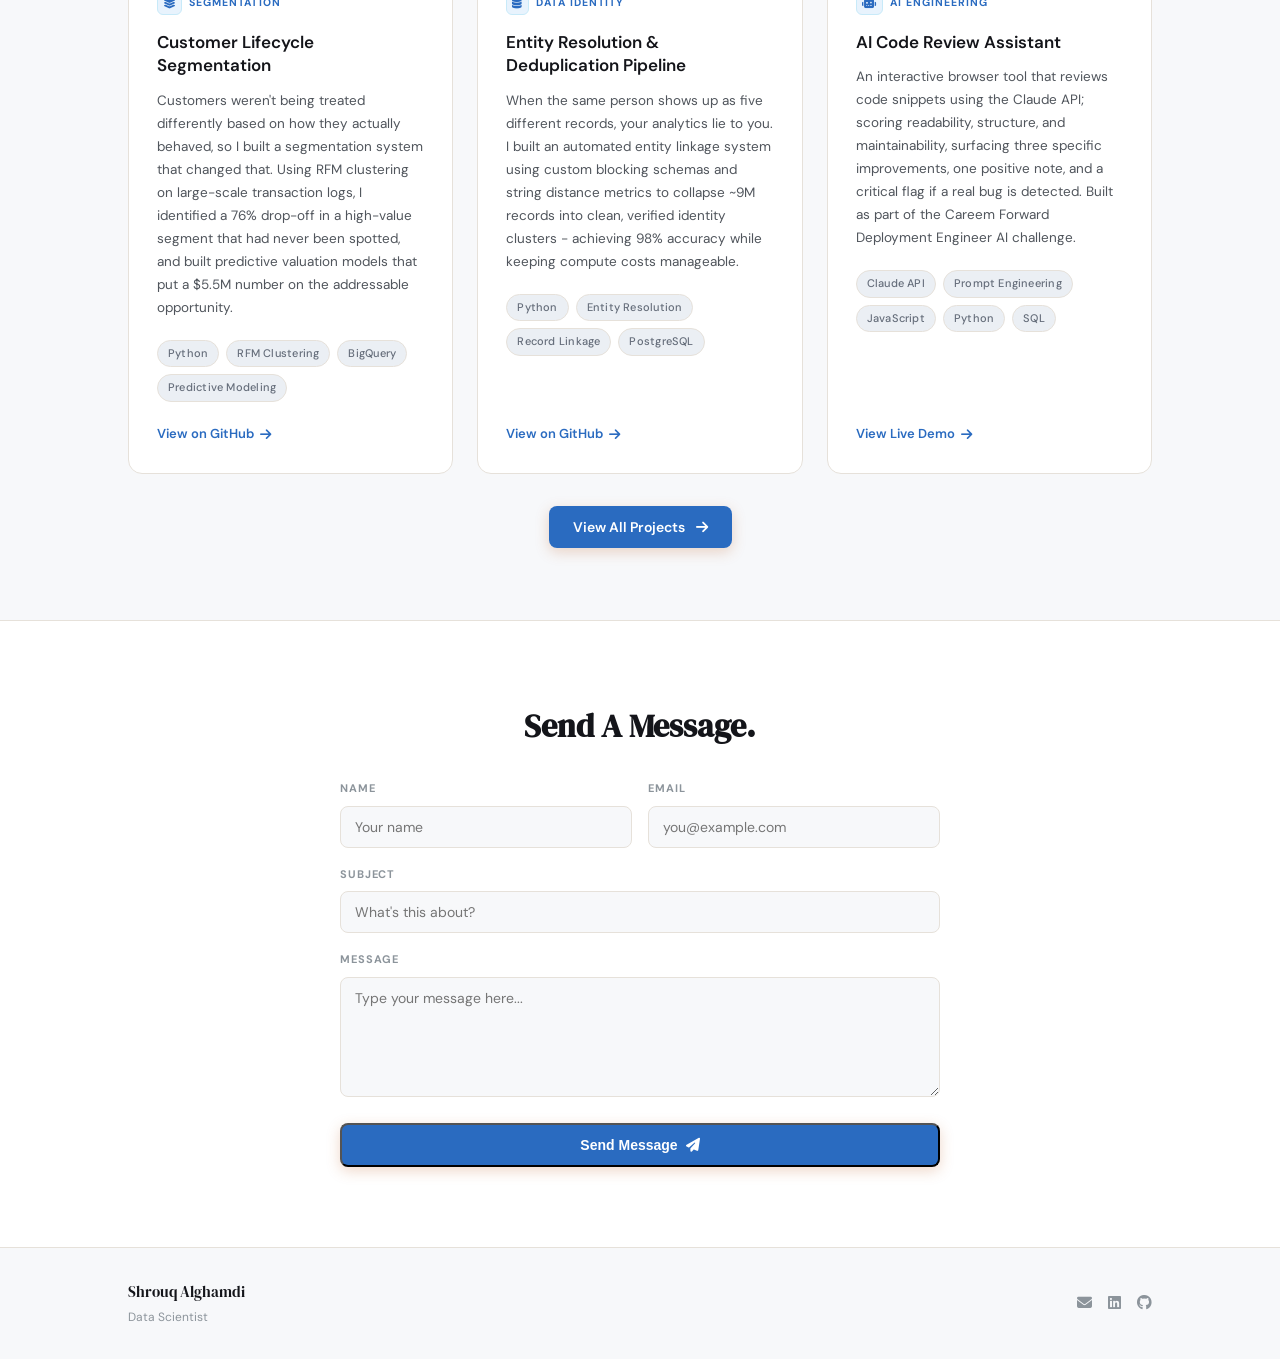
==== commit 2eb50473: "Update index.html" ====
--- a/index.html
+++ b/index.html
@@ -541,7 +541,7 @@
           About me
         </h1>
         <p class="hero-bio reveal" style="transition-delay:.14s">
-          A Data Scientist whose work sits at the intersection of machine learning, data infrastructure, and human behavior. Over the years, I've built systems that turn noisy data into clarity and action plan; including a behavioral segmentation platform for a 20M+ member loyalty program that surfaced unrealized commercial opportunities at scale.
+          A Data Scientist whose work sits at the intersection of machine learning, data infrastructure, and human behavior. Over the years, I've built systems that turn noisy data into clarity and action plan; including a behavioral segmentation platform for a 10M+ member loyalty program that surfaced unrealized commercial opportunities at scale.
           <br>Outside of core industry work, I'm drawn to research questions at the edge of NLP, social computing, and mental health particularly how language in online spaces signals distress, and where AI's understanding of emotionally sensitive context breaks down.
           <br>I care about the engineering as much as the insight it produces: rigorous, thoughtful data work that speaks truth about human experience, not just optimizes a funnel.
         </p>
@@ -600,7 +600,7 @@
   <div class="container">
     <div class="stats-grid">
       <div class="stat-item reveal">
-        <div class="stat-num">9M+</div>
+        <div class="stat-num">10M+</div>
         <div class="stat-label">Entity Profiles Modeled</div>
         <div class="stat-note">Across entity resolution &amp; deduplication pipelines</div>
       </div>
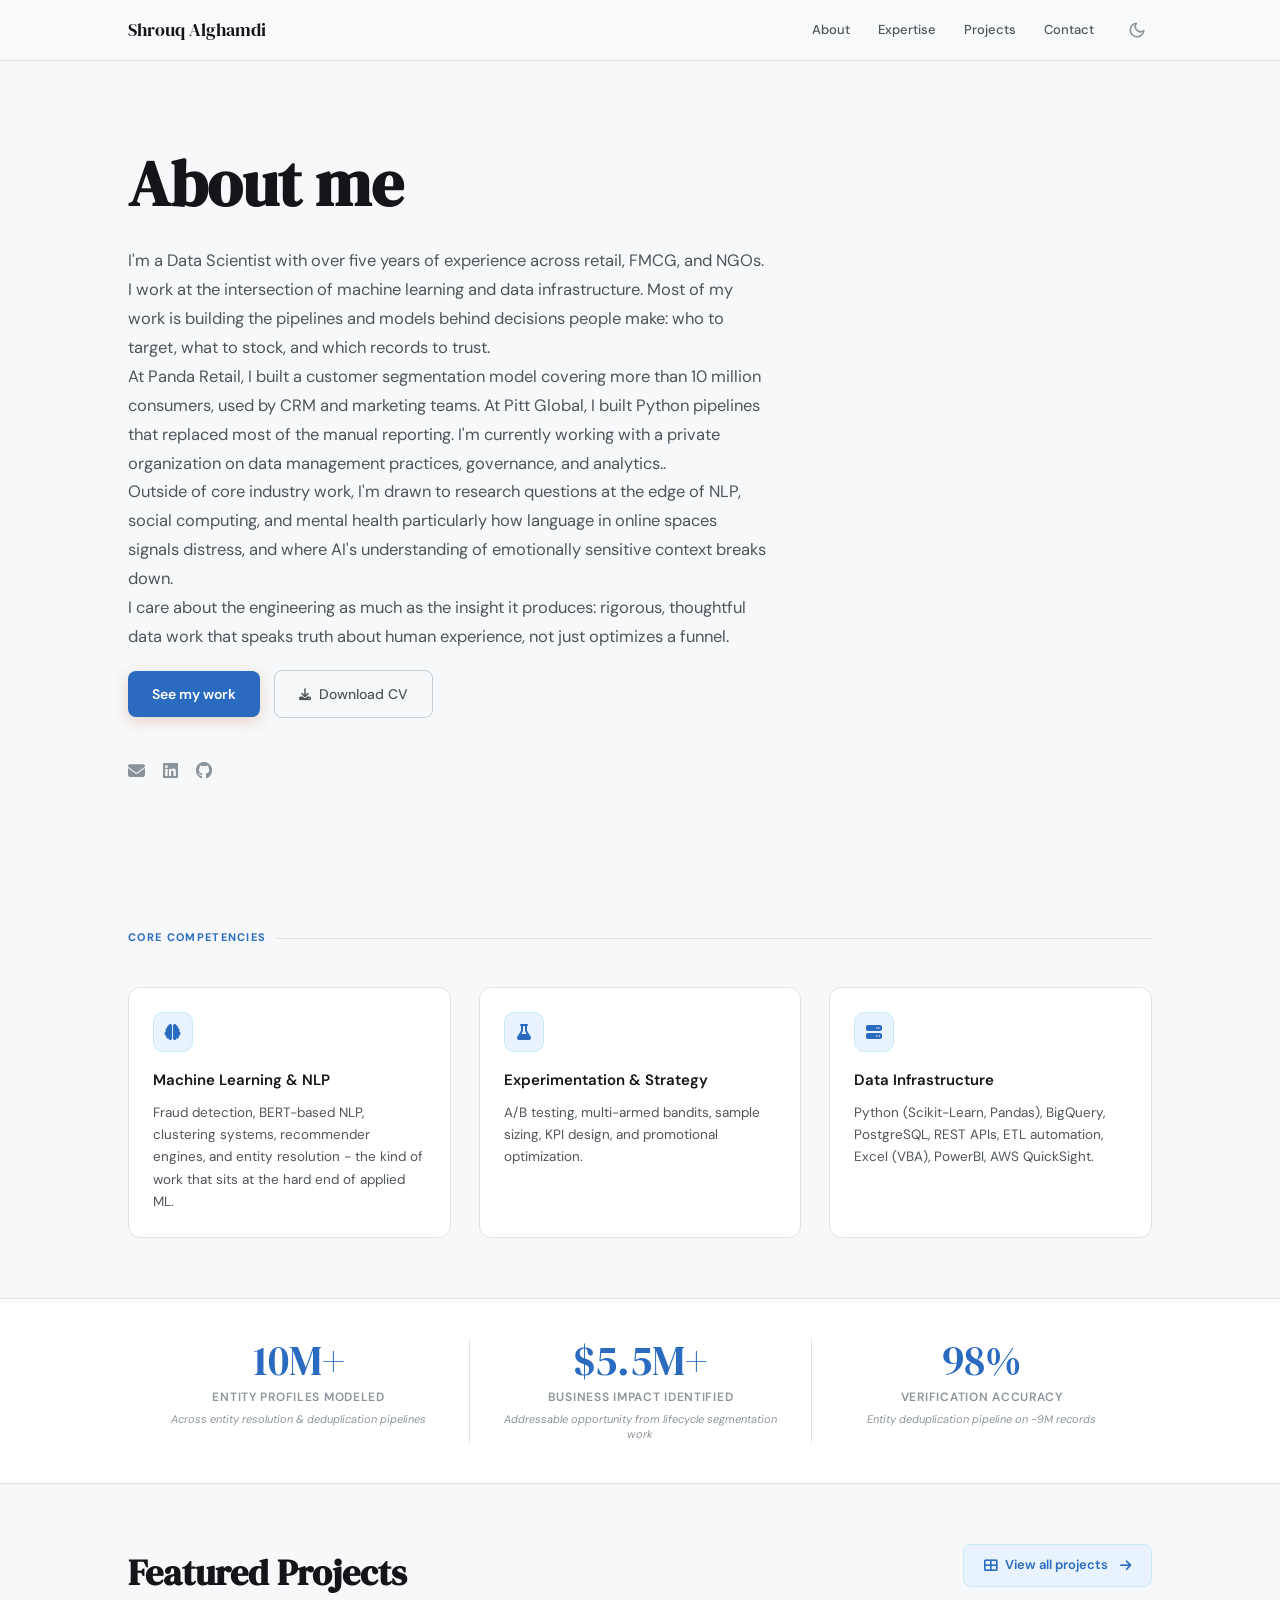
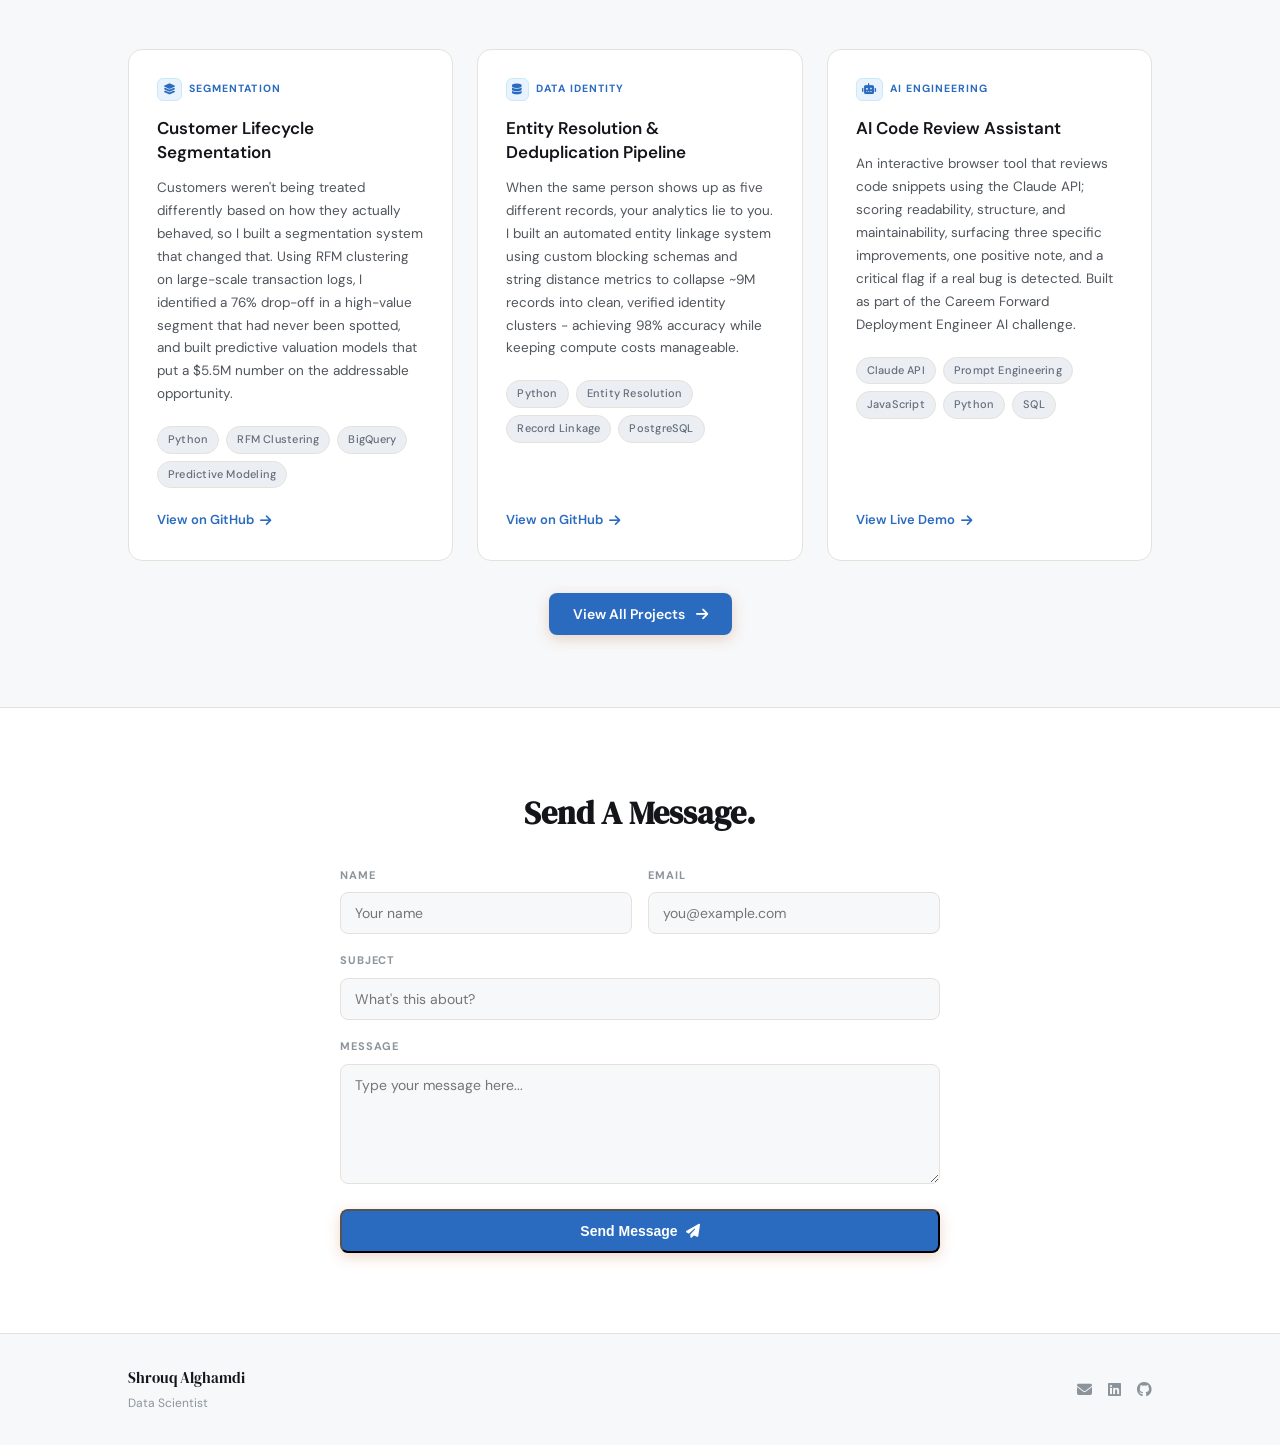
==== commit 3e89edb7: "Update index.html" ====
--- a/index.html
+++ b/index.html
@@ -541,11 +541,11 @@
           About me
         </h1>
         <p class="hero-bio reveal" style="transition-delay:.14s">
-          A Data Scientist whose work sits at the intersection of machine learning, data infrastructure, and human behavior. Over the years, I've built systems that turn noisy data into clarity and action plan; including a behavioral segmentation platform for a 10M+ member loyalty program that surfaced unrealized commercial opportunities at scale.
+          I'm a Data Scientist with over five years of experience across retail, FMCG, and NGOs. I work at the intersection of machine learning and data infrastructure. Most of my work is building the pipelines and models behind decisions people make: who to target, what to stock, and which records to trust.
+          <br>At Panda Retail, I built a customer segmentation model covering more than 10 million consumers, used by CRM and marketing teams. At Pitt Global, I built Python pipelines that replaced most of the manual reporting. I'm currently working with a private organization on data management practices, governance, and analytics..
           <br>Outside of core industry work, I'm drawn to research questions at the edge of NLP, social computing, and mental health particularly how language in online spaces signals distress, and where AI's understanding of emotionally sensitive context breaks down.
           <br>I care about the engineering as much as the insight it produces: rigorous, thoughtful data work that speaks truth about human experience, not just optimizes a funnel.
         </p>
-<!--        <p class="hero-aside reveal" style="transition-delay:.18s">When I'm offline, you'll usually find me on a run, on the tennis court, or enjoying an off-screen time at the beach </p> -->
         <div class="hero-actions reveal" style="transition-delay:.22s">
           <a href="#portfolio" class="btn-primary">See my work</a>
           <a href="shrouq_alghamdi_resume.pdf" download class="btn-outline"><i class="fas fa-download" style="margin-right:8px;font-size:12px"></i>Download CV</a>
@@ -589,7 +589,7 @@
       <div class="skill-card reveal" style="transition-delay:.16s">
         <div class="skill-icon"><i class="fas fa-server"></i></div>
         <h3>Data Infrastructure</h3>
-        <p>Python (Scikit-Learn, Pandas), BigQuery, PostgreSQL, REST APIs, ETL automation, AWS QuickSight.</p>
+        <p>Python (Scikit-Learn, Pandas), BigQuery, PostgreSQL, REST APIs, ETL automation, Excel (VBA), PowerBI, AWS QuickSight.</p>
       </div>
     </div>
   </div>
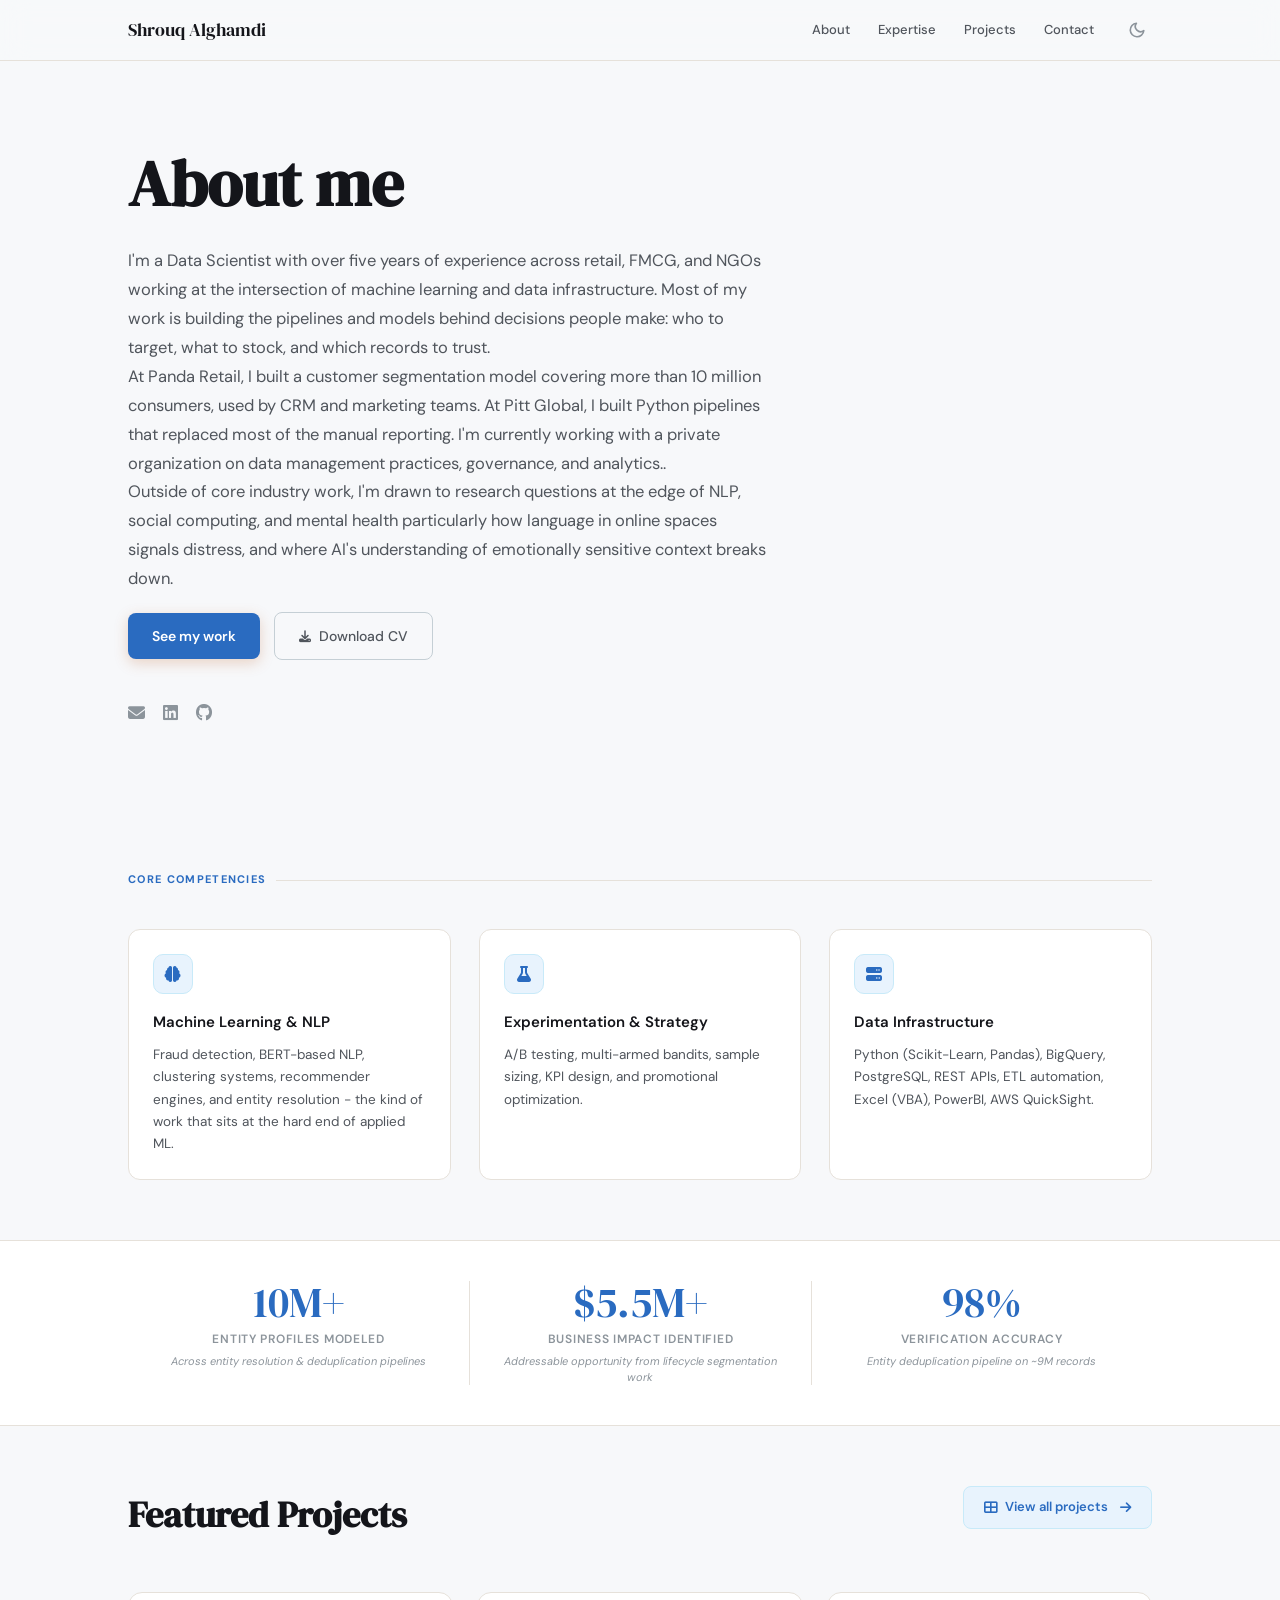
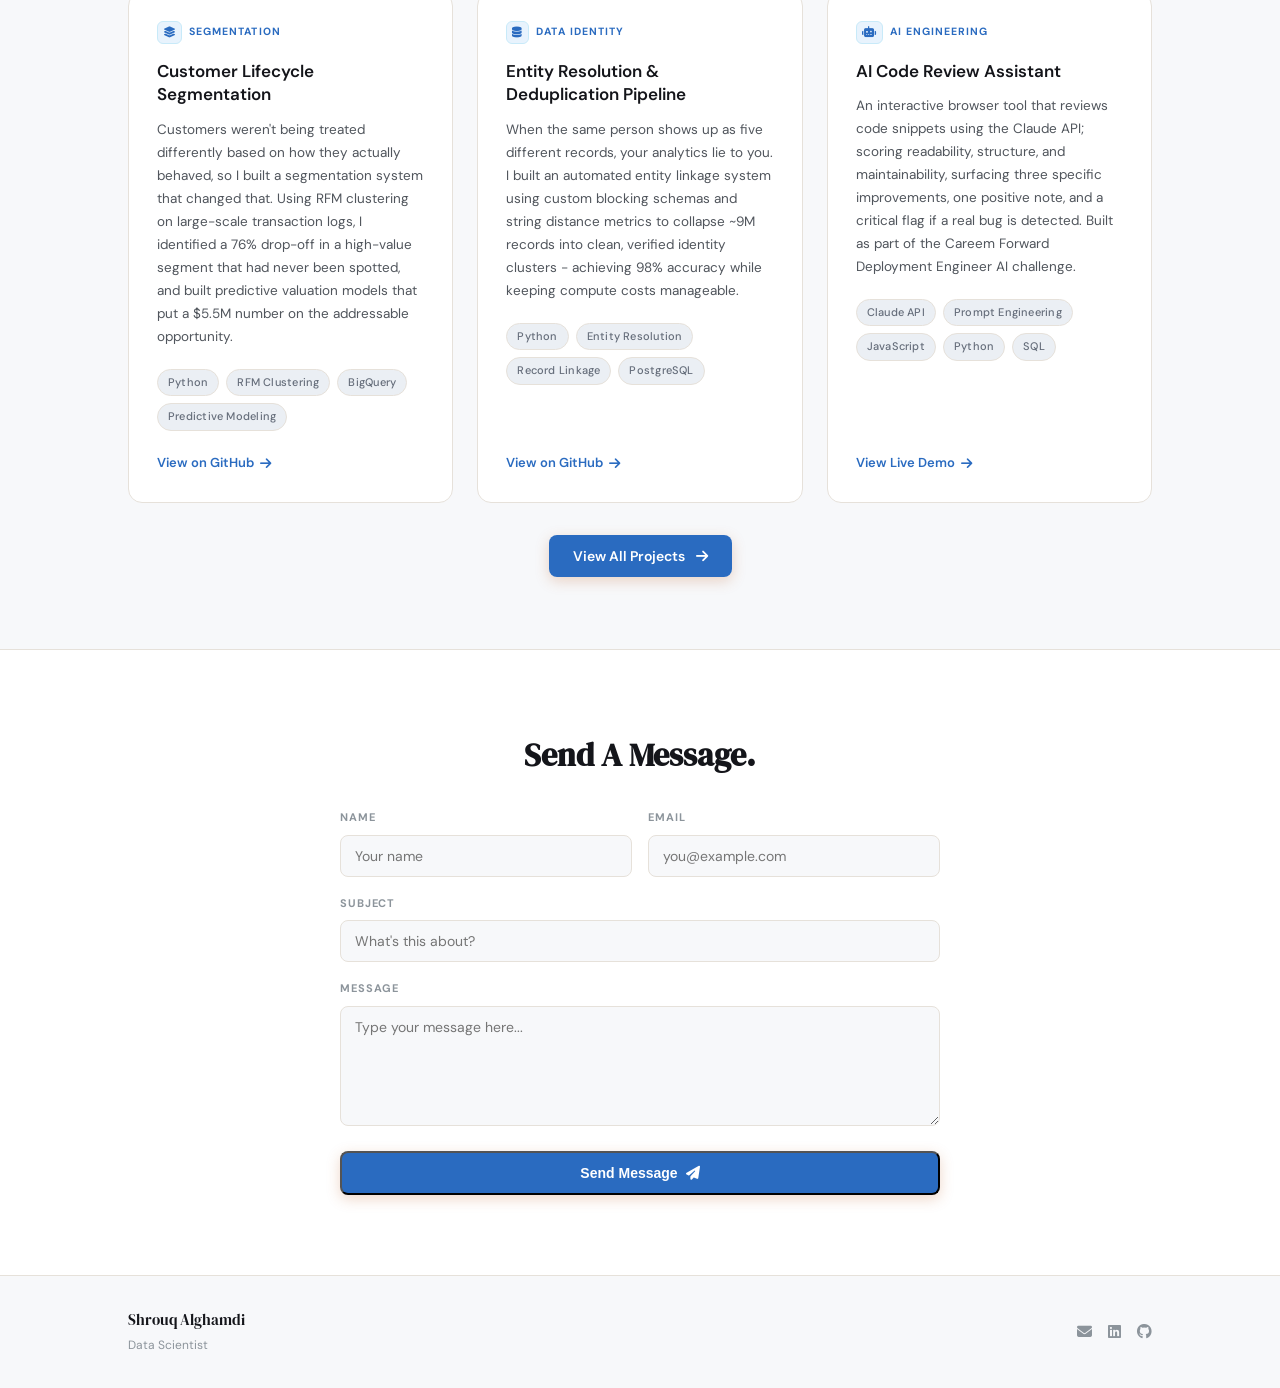
==== commit 02e5a149: "Update index.html" ====
--- a/index.html
+++ b/index.html
@@ -541,10 +541,10 @@
           About me
         </h1>
         <p class="hero-bio reveal" style="transition-delay:.14s">
-          I'm a Data Scientist with over five years of experience across retail, FMCG, and NGOs. I work at the intersection of machine learning and data infrastructure. Most of my work is building the pipelines and models behind decisions people make: who to target, what to stock, and which records to trust.
+          I'm a Data Scientist with over five years of experience across retail, FMCG, and NGOs working at the intersection of machine learning and data infrastructure. Most of my work is building the pipelines and models behind decisions people make: who to target, what to stock, and which records to trust.
           <br>At Panda Retail, I built a customer segmentation model covering more than 10 million consumers, used by CRM and marketing teams. At Pitt Global, I built Python pipelines that replaced most of the manual reporting. I'm currently working with a private organization on data management practices, governance, and analytics..
           <br>Outside of core industry work, I'm drawn to research questions at the edge of NLP, social computing, and mental health particularly how language in online spaces signals distress, and where AI's understanding of emotionally sensitive context breaks down.
-          <br>I care about the engineering as much as the insight it produces: rigorous, thoughtful data work that speaks truth about human experience, not just optimizes a funnel.
+          <!--<br>I care about the engineering as much as the insight it produces: rigorous, thoughtful data work that speaks truth about human experience, not just optimizes a funnel.-->
         </p>
         <div class="hero-actions reveal" style="transition-delay:.22s">
           <a href="#portfolio" class="btn-primary">See my work</a>
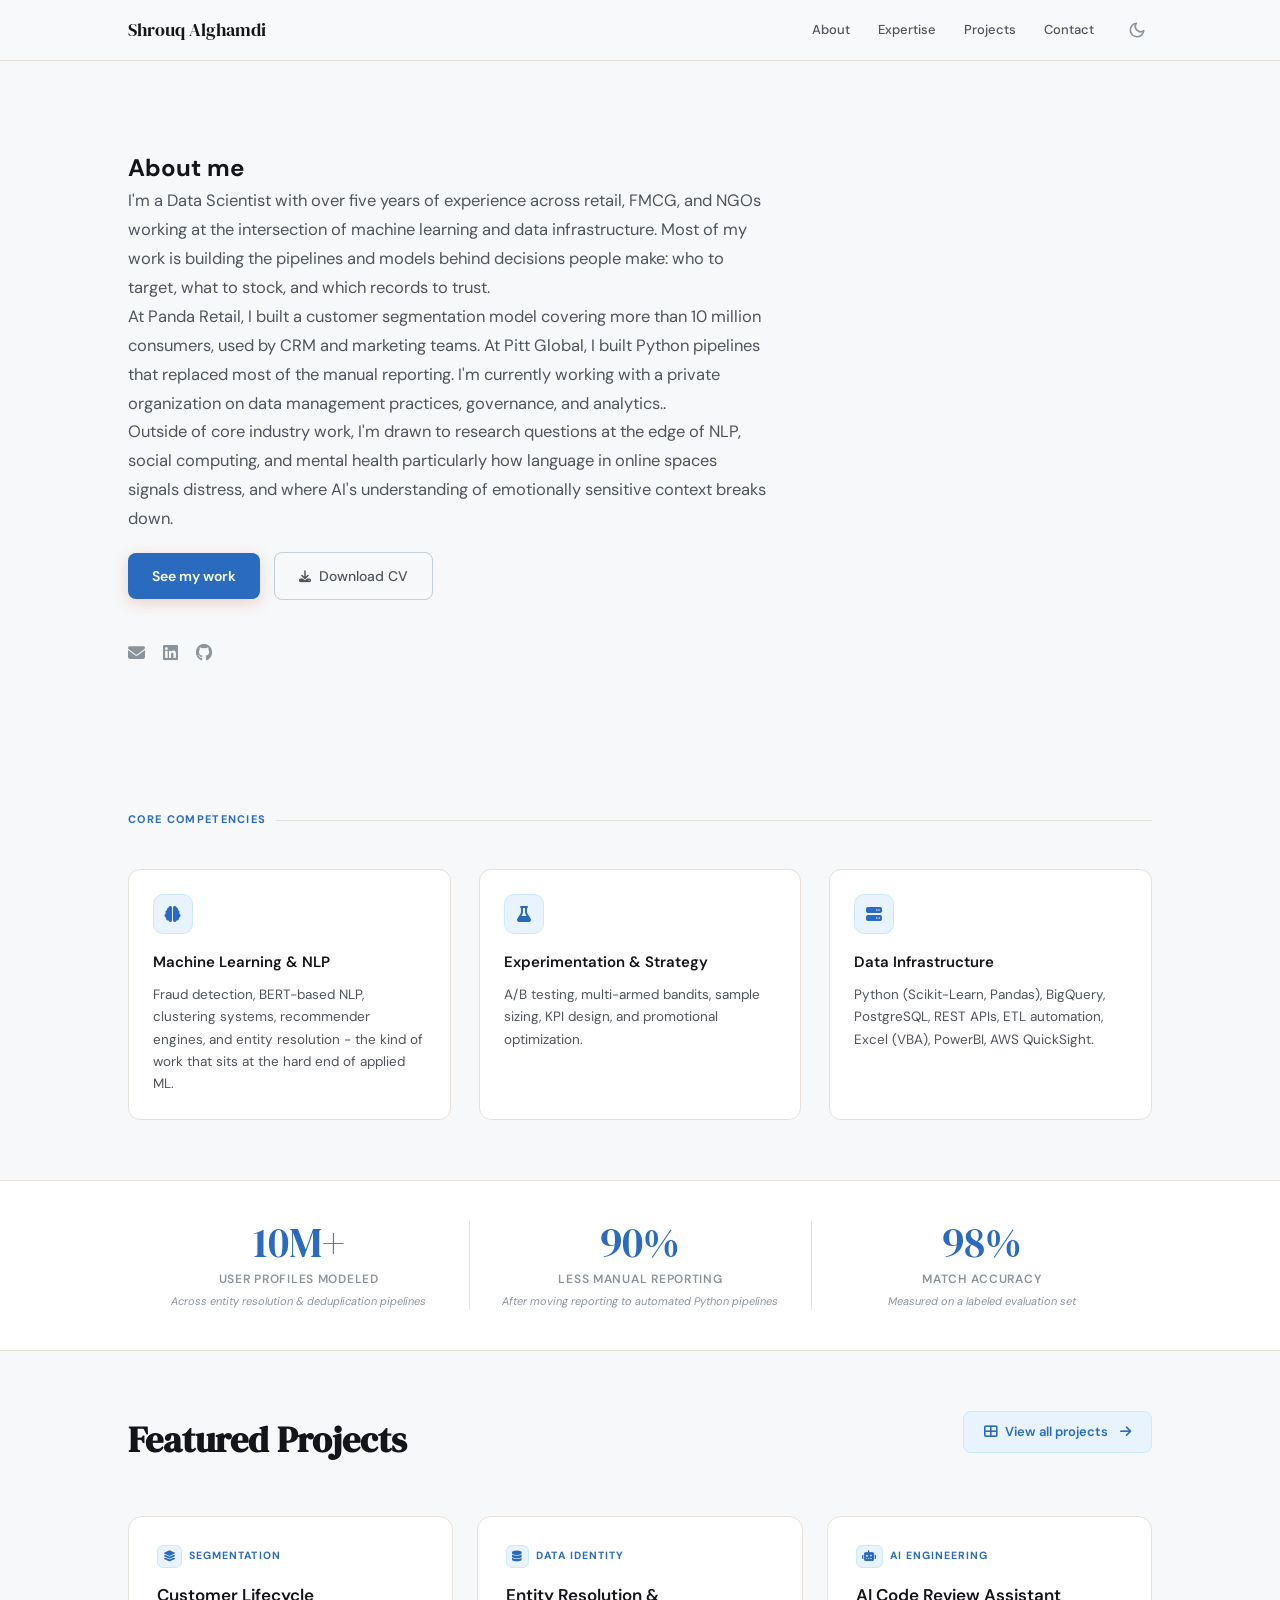
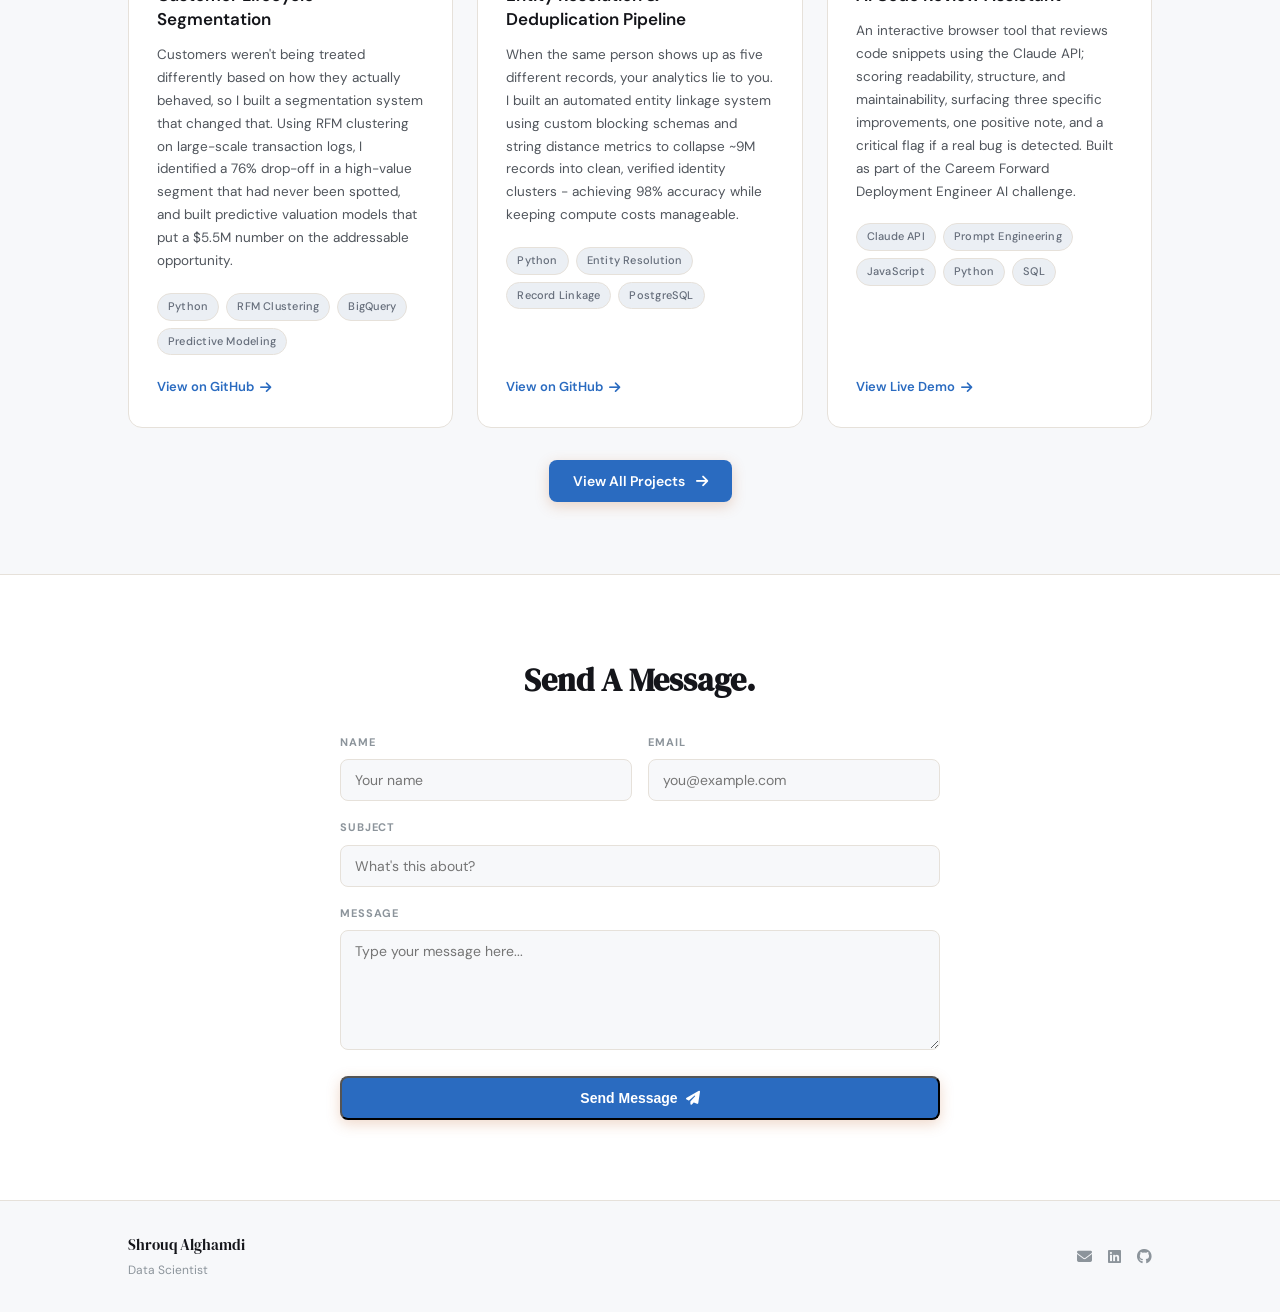
==== commit 2a45d759: "Update index.html" ====
--- a/index.html
+++ b/index.html
@@ -537,9 +537,9 @@
           <span class="dot"></span>
           Open to new opportunities
         </div>-->
-        <h1 class="reveal" style="transition-delay:.07s">
+        <h2 class="reveal" style="transition-delay:.07s">
           About me
-        </h1>
+        </h2>
         <p class="hero-bio reveal" style="transition-delay:.14s">
           I'm a Data Scientist with over five years of experience across retail, FMCG, and NGOs working at the intersection of machine learning and data infrastructure. Most of my work is building the pipelines and models behind decisions people make: who to target, what to stock, and which records to trust.
           <br>At Panda Retail, I built a customer segmentation model covering more than 10 million consumers, used by CRM and marketing teams. At Pitt Global, I built Python pipelines that replaced most of the manual reporting. I'm currently working with a private organization on data management practices, governance, and analytics..
@@ -601,18 +601,23 @@
     <div class="stats-grid">
       <div class="stat-item reveal">
         <div class="stat-num">10M+</div>
-        <div class="stat-label">Entity Profiles Modeled</div>
+        <div class="stat-label">User Profiles Modeled</div>
         <div class="stat-note">Across entity resolution &amp; deduplication pipelines</div>
       </div>
-      <div class="stat-item reveal" style="transition-delay:.08s">
+<!--      <div class="stat-item reveal" style="transition-delay:.08s">
         <div class="stat-num">$5.5M+</div>
         <div class="stat-label">Business Impact Identified</div>
         <div class="stat-note">Addressable opportunity from lifecycle segmentation work</div>
+      </div> -->
+      <div class="stat-item reveal" style="transition-delay:.08s">
+        <div class="stat-num">90%</div>
+        <div class="stat-label">Less manual reporting</div>
+        <div class="stat-note">After moving reporting to automated Python pipelines</div>
       </div>
       <div class="stat-item reveal" style="transition-delay:.16s">
         <div class="stat-num">98%</div>
-        <div class="stat-label">Verification Accuracy</div>
-        <div class="stat-note">Entity deduplication pipeline on ~9M records</div>
+        <div class="stat-label">Match accuracy</div>
+        <div class="stat-note">Measured on a labeled evaluation set</div>
       </div>
     </div>
   </div>
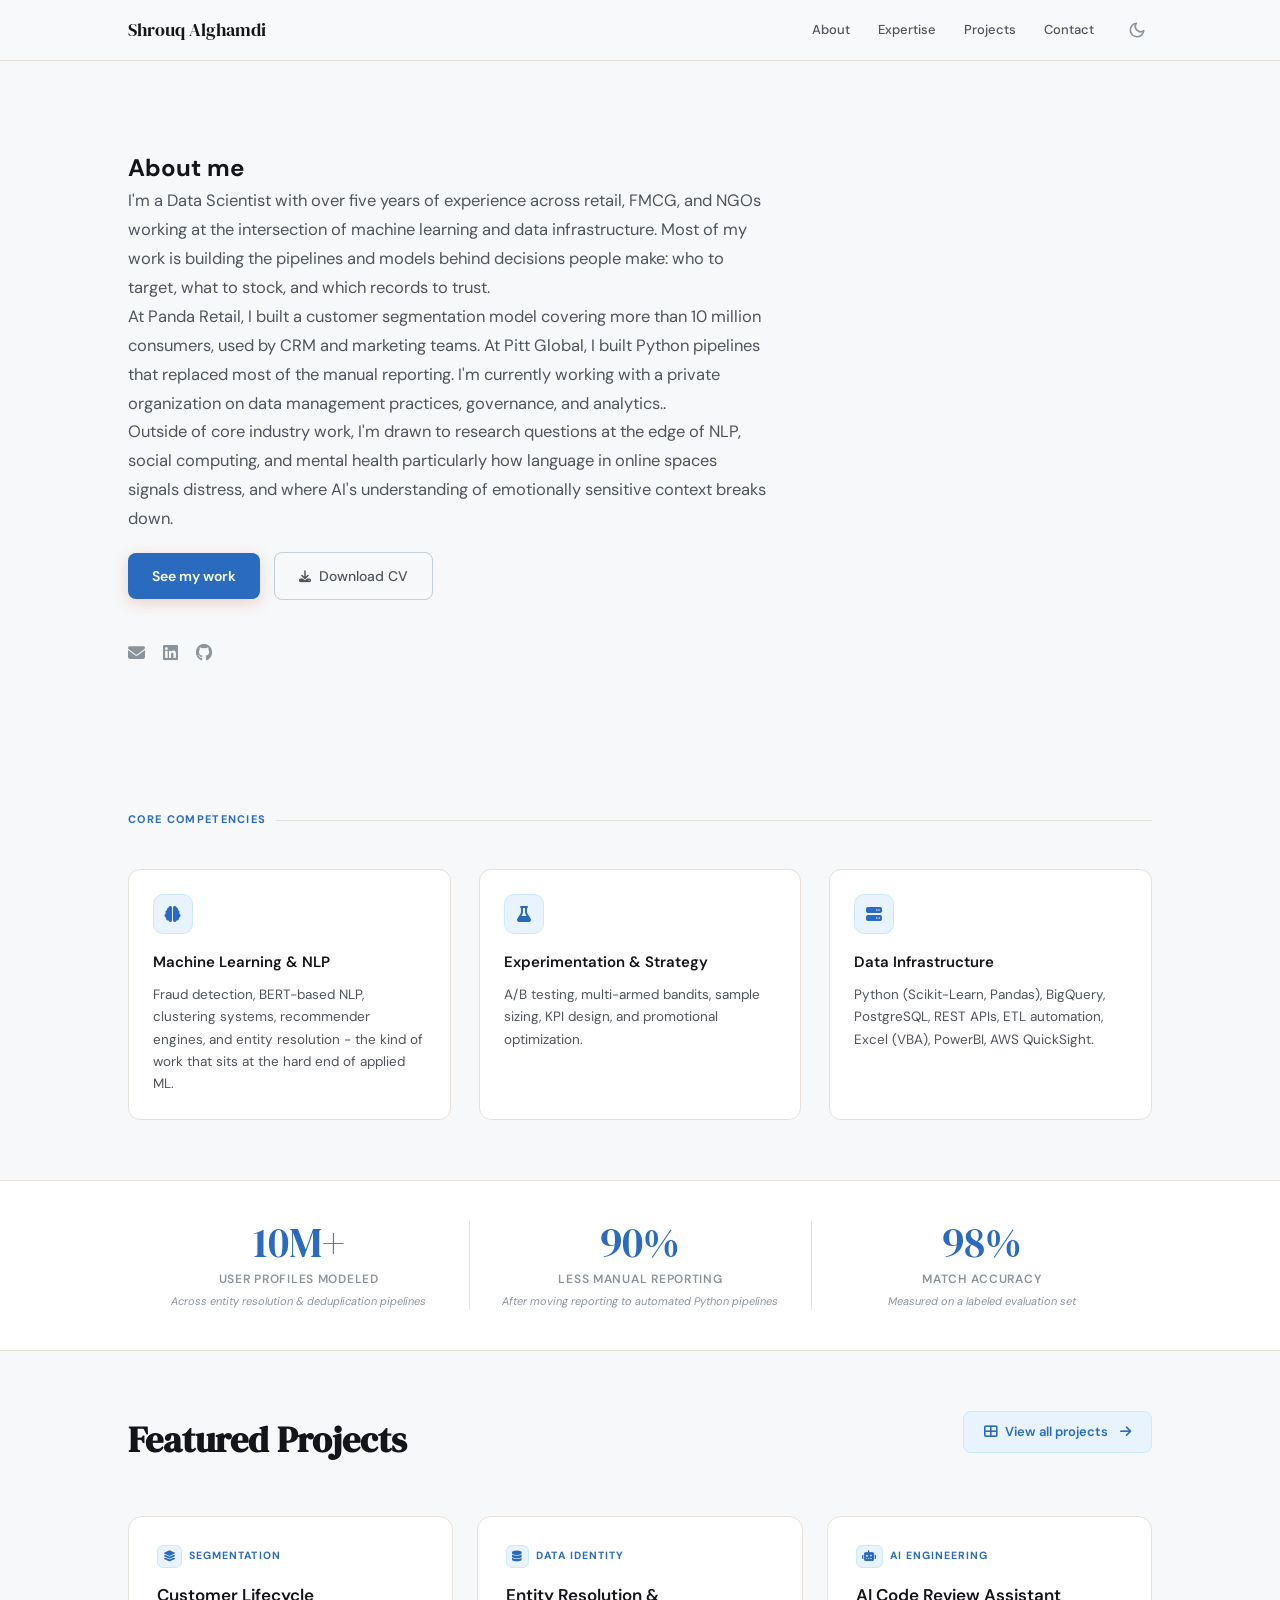
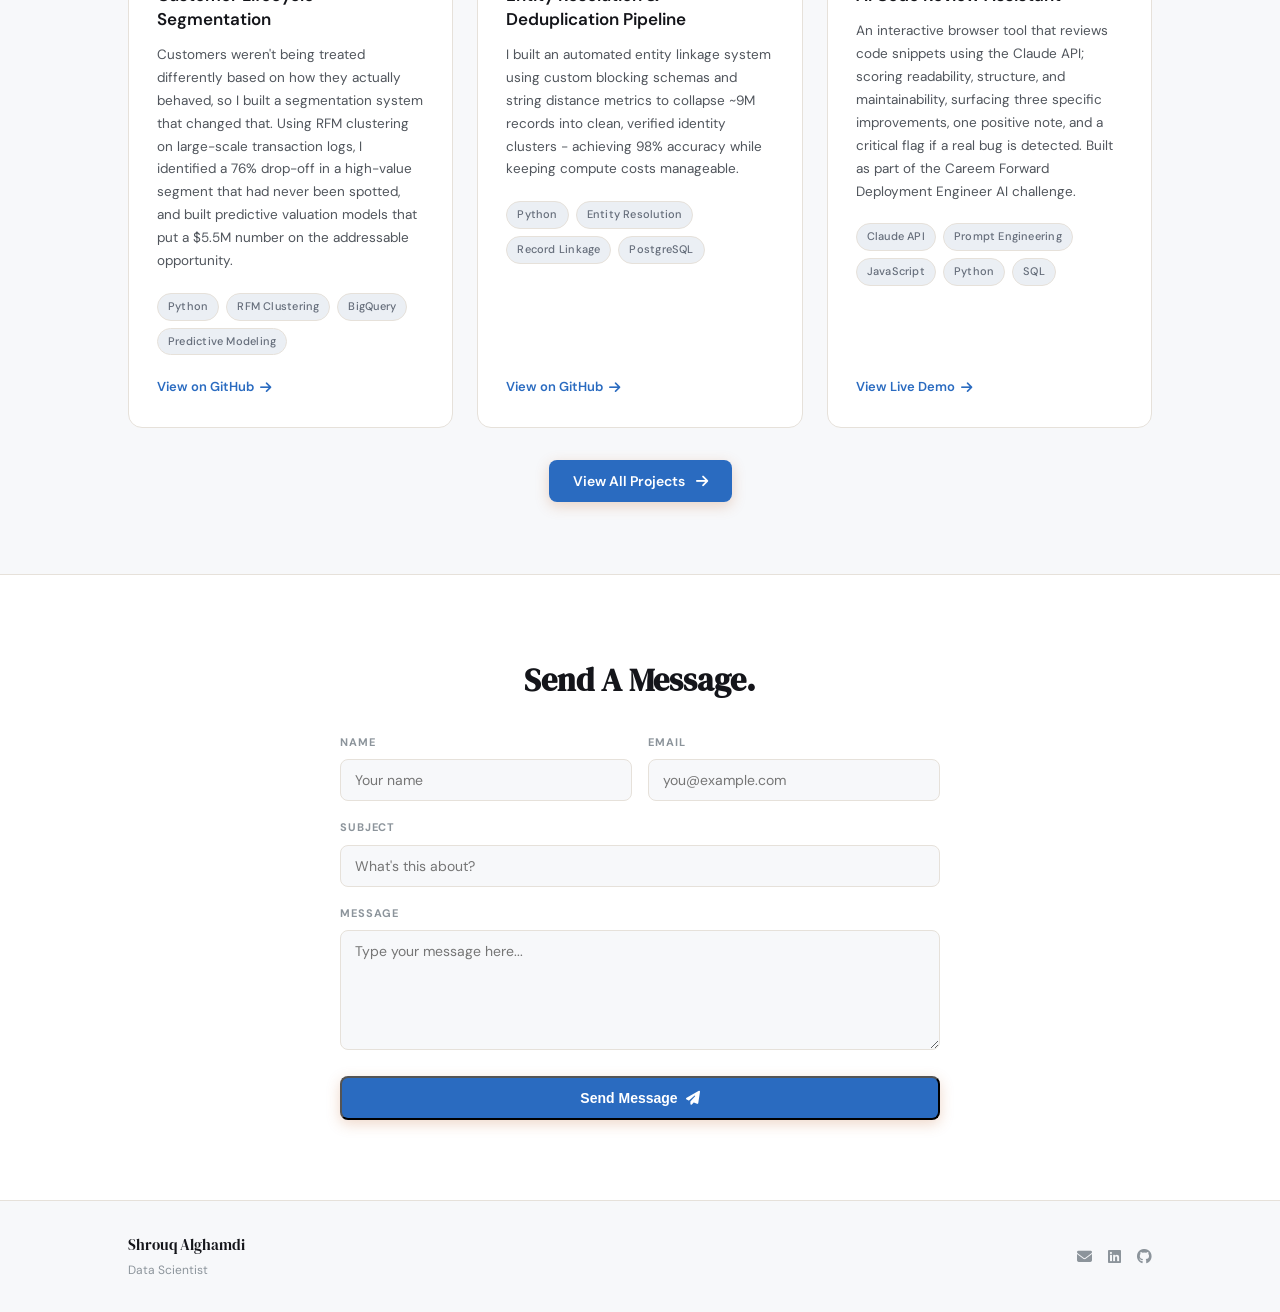
==== commit e5d0acbe: "Update index.html" ====
--- a/index.html
+++ b/index.html
@@ -660,7 +660,7 @@
             <div class="card-category"><i class="fas fa-database"></i> Data Identity</div>
           </div>
           <h3>Entity Resolution &amp; Deduplication Pipeline</h3>
-          <p>When the same person shows up as five different records, your analytics lie to you. I built an automated entity linkage system using custom blocking schemas and string distance metrics to collapse ~9M records into clean, verified identity clusters - achieving 98% accuracy while keeping compute costs manageable.</p>
+          <p>I built an automated entity linkage system using custom blocking schemas and string distance metrics to collapse ~9M records into clean, verified identity clusters - achieving 98% accuracy while keeping compute costs manageable.</p>
           <div class="tags">
             <span class="tag">Python</span><span class="tag">Entity Resolution</span>
             <span class="tag">Record Linkage</span><span class="tag">PostgreSQL</span>
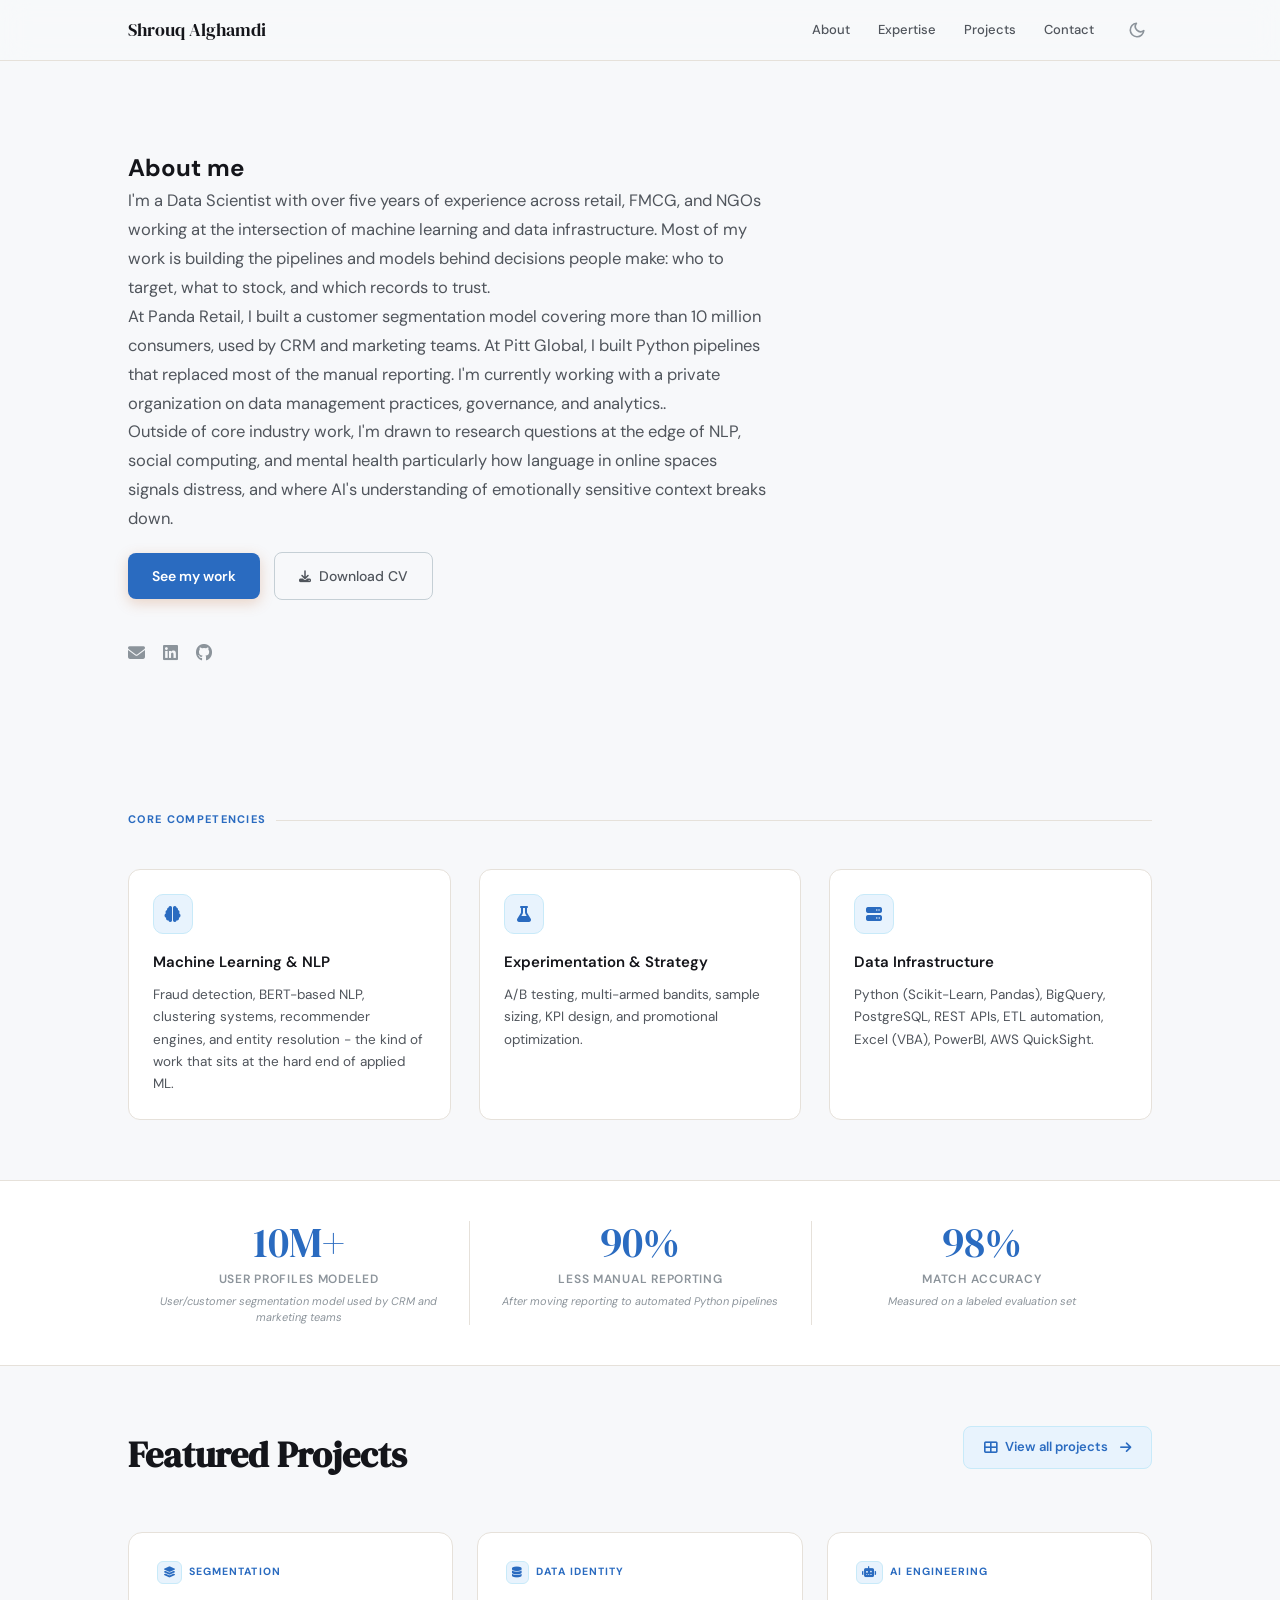
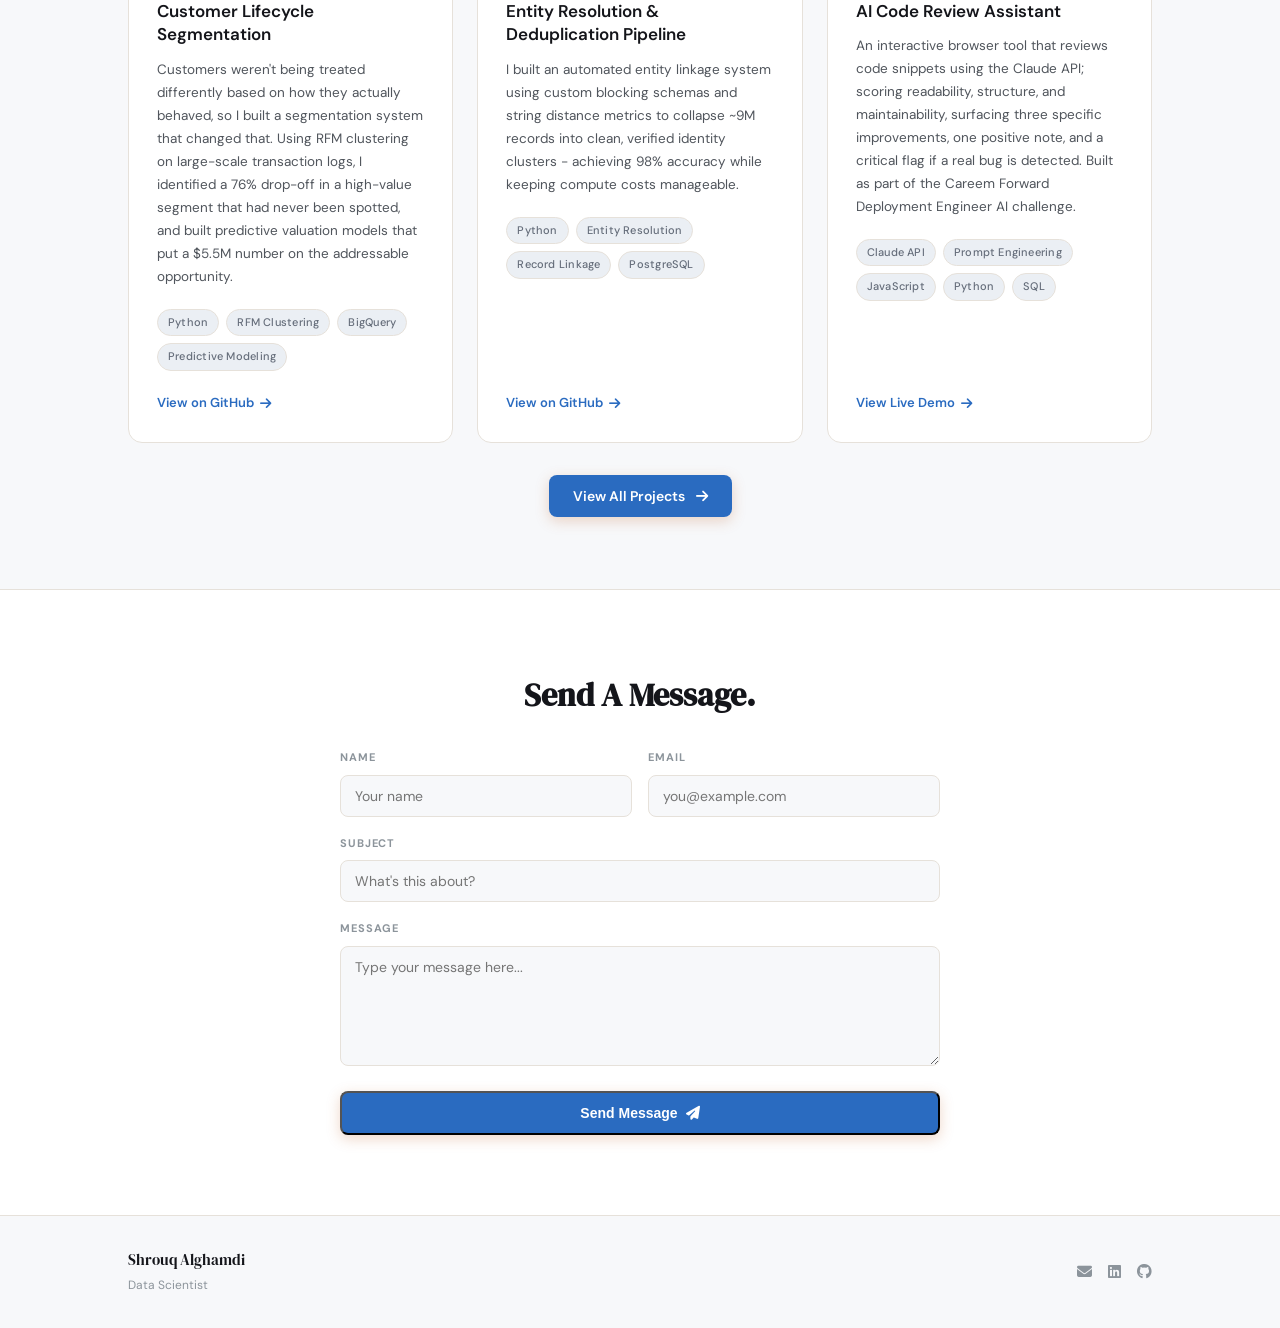
==== commit d8edd273: "Update index.html" ====
--- a/index.html
+++ b/index.html
@@ -602,7 +602,7 @@
       <div class="stat-item reveal">
         <div class="stat-num">10M+</div>
         <div class="stat-label">User Profiles Modeled</div>
-        <div class="stat-note">Across entity resolution &amp; deduplication pipelines</div>
+        <div class="stat-note">User/customer segmentation model used by CRM and marketing teams</div>
       </div>
 <!--      <div class="stat-item reveal" style="transition-delay:.08s">
         <div class="stat-num">$5.5M+</div>
